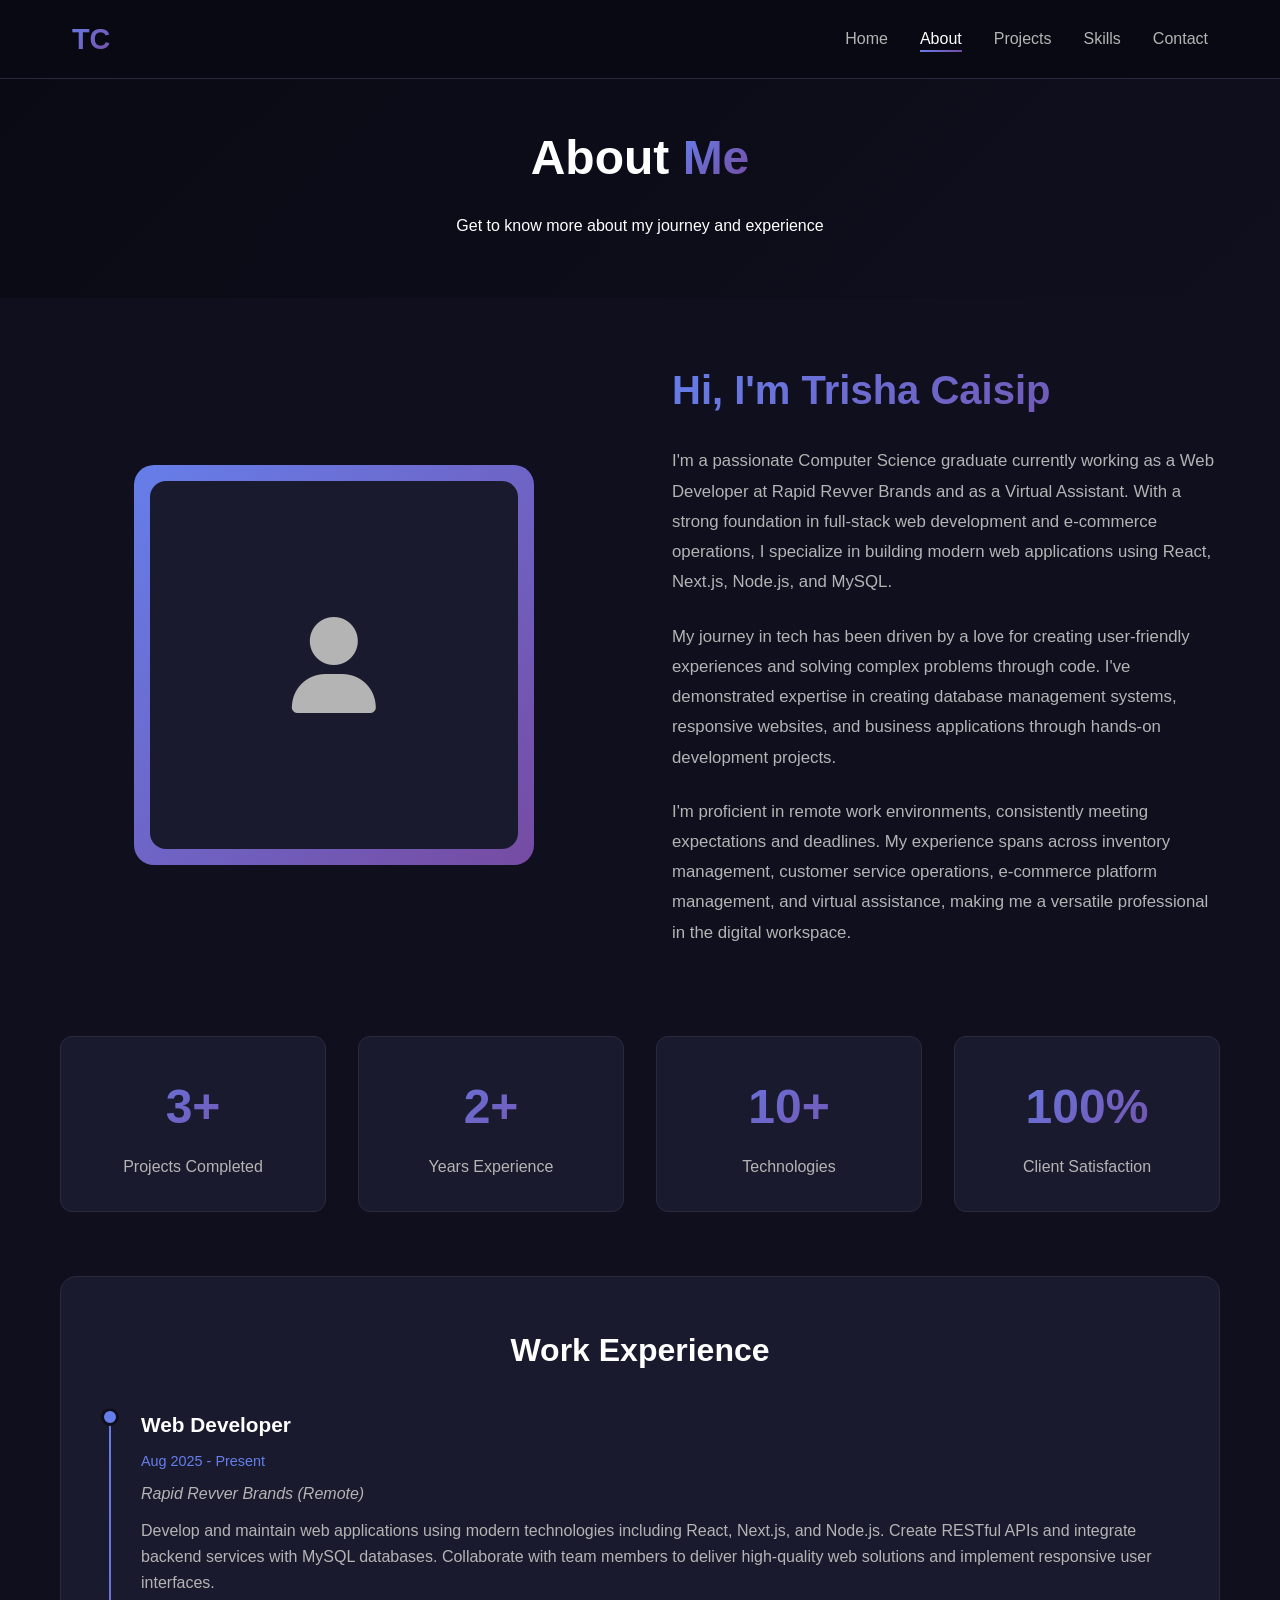
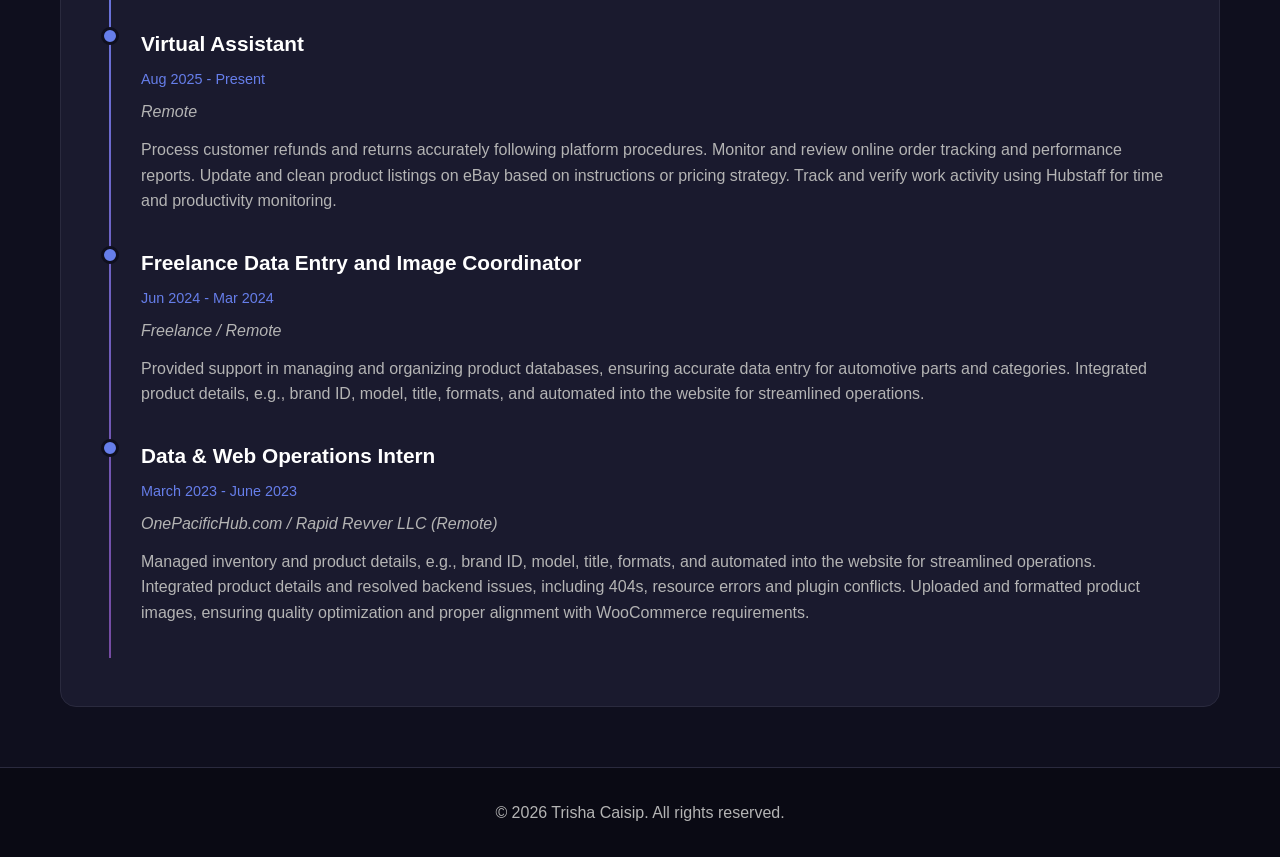
==== about.html @ 25907a13 "Initial commit: Professional portfolio website" ====
<!DOCTYPE html>
<html lang="en">
<head>
    <meta charset="UTF-8">
    <meta name="viewport" content="width=device-width, initial-scale=1.0">
    <title>About - Trisha Caisip</title>
    <link rel="stylesheet" href="css/style.css">
    <link rel="stylesheet" href="https://cdnjs.cloudflare.com/ajax/libs/font-awesome/6.4.0/css/all.min.css">
    <style>
        .about-hero {
            padding: 120px 20px 60px;
            text-align: center;
            background: linear-gradient(135deg, var(--darker-bg) 0%, var(--dark-bg) 100%);
        }

        .about-hero h1 {
            font-size: 3rem;
            margin-bottom: 1rem;
        }

        .about-section {
            padding: 60px 20px;
        }

        .about-content {
            display: grid;
            grid-template-columns: 1fr 1fr;
            gap: 4rem;
            align-items: center;
            margin-bottom: 4rem;
        }

        .about-image {
            position: relative;
        }

        .about-image-wrapper {
            width: 100%;
            max-width: 400px;
            aspect-ratio: 1;
            background: linear-gradient(135deg, var(--primary-color), var(--secondary-color));
            border-radius: 20px;
            padding: 1rem;
            margin: 0 auto;
        }

        .about-image-inner {
            width: 100%;
            height: 100%;
            background: var(--card-bg);
            border-radius: 16px;
            display: flex;
            align-items: center;
            justify-content: center;
            font-size: 6rem;
            color: var(--text-secondary);
        }

        .about-text h2 {
            font-size: 2.5rem;
            margin-bottom: 1.5rem;
            background: linear-gradient(135deg, var(--primary-color), var(--secondary-color));
            -webkit-background-clip: text;
            -webkit-text-fill-color: transparent;
            background-clip: text;
        }

        .about-text p {
            color: var(--text-secondary);
            line-height: 1.8;
            margin-bottom: 1.5rem;
            font-size: 1.05rem;
        }

        .stats-grid {
            display: grid;
            grid-template-columns: repeat(auto-fit, minmax(200px, 1fr));
            gap: 2rem;
            margin-top: 3rem;
        }

        .stat-card {
            background: var(--card-bg);
            padding: 2rem;
            border-radius: 12px;
            text-align: center;
            border: 1px solid var(--border-color);
            transition: all 0.3s;
        }

        .stat-card:hover {
            border-color: var(--primary-color);
            transform: translateY(-5px);
        }

        .stat-number {
            font-size: 3rem;
            font-weight: 700;
            background: linear-gradient(135deg, var(--primary-color), var(--secondary-color));
            -webkit-background-clip: text;
            -webkit-text-fill-color: transparent;
            background-clip: text;
            margin-bottom: 0.5rem;
        }

        .stat-label {
            color: var(--text-secondary);
            font-size: 1rem;
        }

        .experience-section {
            background: var(--card-bg);
            padding: 3rem;
            border-radius: 16px;
            border: 1px solid var(--border-color);
            margin-top: 4rem;
        }

        .experience-section h2 {
            font-size: 2rem;
            margin-bottom: 2rem;
            text-align: center;
        }

        .timeline {
            position: relative;
            padding-left: 2rem;
        }

        .timeline::before {
            content: '';
            position: absolute;
            left: 0;
            top: 0;
            bottom: 0;
            width: 2px;
            background: linear-gradient(180deg, var(--primary-color), var(--secondary-color));
        }

        .timeline-item {
            position: relative;
            padding-bottom: 2rem;
        }

        .timeline-item::before {
            content: '';
            position: absolute;
            left: -2.5rem;
            top: 0;
            width: 12px;
            height: 12px;
            border-radius: 50%;
            background: var(--primary-color);
            border: 3px solid var(--dark-bg);
        }

        .timeline-item h3 {
            font-size: 1.3rem;
            margin-bottom: 0.5rem;
            color: var(--text-primary);
        }

        .timeline-date {
            color: var(--primary-color);
            font-size: 0.9rem;
            margin-bottom: 0.5rem;
        }

        .timeline-company {
            color: var(--text-secondary);
            font-style: italic;
            margin-bottom: 0.75rem;
        }

        .timeline-description {
            color: var(--text-secondary);
            line-height: 1.6;
        }

        @media (max-width: 768px) {
            .about-hero h1 {
                font-size: 2rem;
            }

            .about-content {
                grid-template-columns: 1fr;
                gap: 2rem;
            }

            .stats-grid {
                grid-template-columns: 1fr 1fr;
            }

            .experience-section {
                padding: 2rem 1.5rem;
            }
        }
    </style>
</head>
<body>
    <nav class="navbar">
        <div class="nav-container">
            <a href="index.html" class="logo">TC</a>
            <ul class="nav-menu">
                <li><a href="index.html" class="nav-link">Home</a></li>
                <li><a href="about.html" class="nav-link active">About</a></li>
                <li><a href="projects.html" class="nav-link">Projects</a></li>
                <li><a href="skills.html" class="nav-link">Skills</a></li>
                <li><a href="contact.html" class="nav-link">Contact</a></li>
            </ul>
            <div class="hamburger">
                <span class="bar"></span>
                <span class="bar"></span>
                <span class="bar"></span>
            </div>
        </div>
    </nav>

    <section class="about-hero">
        <h1>About <span class="highlight">Me</span></h1>
        <p>Get to know more about my journey and experience</p>
    </section>

    <section class="about-section">
        <div class="container">
            <div class="about-content">
                <div class="about-image">
                    <div class="about-image-wrapper">
                        <div class="about-image-inner">
                            <i class="fas fa-user"></i>
                        </div>
                    </div>
                </div>
                <div class="about-text">
                    <h2>Hi, I'm Trisha Caisip</h2>
                    <p>
                        I'm a passionate Computer Science graduate currently working as a Web Developer at Rapid Revver Brands 
                        and as a Virtual Assistant. With a strong foundation in full-stack web development and e-commerce operations, 
                        I specialize in building modern web applications using React, Next.js, Node.js, and MySQL.
                    </p>
                    <p>
                        My journey in tech has been driven by a love for creating user-friendly experiences and solving complex 
                        problems through code. I've demonstrated expertise in creating database management systems, responsive 
                        websites, and business applications through hands-on development projects.
                    </p>
                    <p>
                        I'm proficient in remote work environments, consistently meeting expectations and deadlines. My experience 
                        spans across inventory management, customer service operations, e-commerce platform management, and 
                        virtual assistance, making me a versatile professional in the digital workspace.
                    </p>
                </div>
            </div>

            <div class="stats-grid">
                <div class="stat-card">
                    <div class="stat-number">3+</div>
                    <div class="stat-label">Projects Completed</div>
                </div>
                <div class="stat-card">
                    <div class="stat-number">2+</div>
                    <div class="stat-label">Years Experience</div>
                </div>
                <div class="stat-card">
                    <div class="stat-number">10+</div>
                    <div class="stat-label">Technologies</div>
                </div>
                <div class="stat-card">
                    <div class="stat-number">100%</div>
                    <div class="stat-label">Client Satisfaction</div>
                </div>
            </div>

            <div class="experience-section">
                <h2>Work Experience</h2>
                <div class="timeline">
                    <div class="timeline-item">
                        <h3>Web Developer</h3>
                        <div class="timeline-date">Aug 2025 - Present</div>
                        <div class="timeline-company">Rapid Revver Brands (Remote)</div>
                        <p class="timeline-description">
                            Develop and maintain web applications using modern technologies including React, Next.js, and Node.js. 
                            Create RESTful APIs and integrate backend services with MySQL databases. Collaborate with team members 
                            to deliver high-quality web solutions and implement responsive user interfaces.
                        </p>
                    </div>

                    <div class="timeline-item">
                        <h3>Virtual Assistant</h3>
                        <div class="timeline-date">Aug 2025 - Present</div>
                        <div class="timeline-company">Remote</div>
                        <p class="timeline-description">
                            Process customer refunds and returns accurately following platform procedures. Monitor and review 
                            online order tracking and performance reports. Update and clean product listings on eBay based on 
                            instructions or pricing strategy. Track and verify work activity using Hubstaff for time and 
                            productivity monitoring.
                        </p>
                    </div>

                    <div class="timeline-item">
                        <h3>Freelance Data Entry and Image Coordinator</h3>
                        <div class="timeline-date">Jun 2024 - Mar 2024</div>
                        <div class="timeline-company">Freelance / Remote</div>
                        <p class="timeline-description">
                            Provided support in managing and organizing product databases, ensuring accurate data entry for 
                            automotive parts and categories. Integrated product details, e.g., brand ID, model, title, formats, 
                            and automated into the website for streamlined operations.
                        </p>
                    </div>

                    <div class="timeline-item">
                        <h3>Data & Web Operations Intern</h3>
                        <div class="timeline-date">March 2023 - June 2023</div>
                        <div class="timeline-company">OnePacificHub.com / Rapid Revver LLC (Remote)</div>
                        <p class="timeline-description">
                            Managed inventory and product details, e.g., brand ID, model, title, formats, and automated into 
                            the website for streamlined operations. Integrated product details and resolved backend issues, 
                            including 404s, resource errors and plugin conflicts. Uploaded and formatted product images, 
                            ensuring quality optimization and proper alignment with WooCommerce requirements.
                        </p>
                    </div>
                </div>
            </div>
        </div>
    </section>

    <footer class="footer">
        <div class="container">
            <p>&copy; 2026 Trisha Caisip. All rights reserved.</p>
        </div>
    </footer>

    <script src="js/main.js"></script>
</body>
</html>
---- css/style.css ----
* {
    margin: 0;
    padding: 0;
    box-sizing: border-box;
}

:root {
    --primary-color: #667eea;
    --secondary-color: #764ba2;
    --accent-color: #f093fb;
    --dark-bg: #0f0f1e;
    --darker-bg: #0a0a14;
    --card-bg: #1a1a2e;
    --text-primary: #ffffff;
    --text-secondary: #b4b4b4;
    --border-color: #2a2a3e;
}

body {
    font-family: 'Inter', 'Segoe UI', Tahoma, Geneva, Verdana, sans-serif;
    background-color: var(--dark-bg);
    color: var(--text-primary);
    line-height: 1.6;
    overflow-x: hidden;
}

.container {
    max-width: 1200px;
    margin: 0 auto;
    padding: 0 20px;
}

/* Navbar */
.navbar {
    position: fixed;
    top: 0;
    width: 100%;
    background: rgba(10, 10, 20, 0.95);
    backdrop-filter: blur(10px);
    z-index: 1000;
    border-bottom: 1px solid var(--border-color);
}

.nav-container {
    max-width: 1200px;
    margin: 0 auto;
    padding: 1rem 2rem;
    display: flex;
    justify-content: space-between;
    align-items: center;
}

.logo {
    font-size: 1.8rem;
    font-weight: 700;
    background: linear-gradient(135deg, var(--primary-color), var(--secondary-color));
    -webkit-background-clip: text;
    -webkit-text-fill-color: transparent;
    background-clip: text;
    text-decoration: none;
}

.nav-menu {
    display: flex;
    list-style: none;
    gap: 2rem;
}

.nav-link {
    color: var(--text-secondary);
    text-decoration: none;
    font-weight: 500;
    transition: color 0.3s;
    position: relative;
}

.nav-link::after {
    content: '';
    position: absolute;
    bottom: -5px;
    left: 0;
    width: 0;
    height: 2px;
    background: linear-gradient(90deg, var(--primary-color), var(--secondary-color));
    transition: width 0.3s;
}

.nav-link:hover,
.nav-link.active {
    color: var(--text-primary);
}

.nav-link:hover::after,
.nav-link.active::after {
    width: 100%;
}

.hamburger {
    display: none;
    flex-direction: column;
    cursor: pointer;
}

.bar {
    width: 25px;
    height: 3px;
    background-color: var(--text-primary);
    margin: 3px 0;
    transition: 0.3s;
}

/* Hero Section */
.hero {
    min-height: 100vh;
    display: flex;
    align-items: center;
    justify-content: center;
    padding: 100px 20px 50px;
    position: relative;
    background: linear-gradient(135deg, var(--darker-bg) 0%, var(--dark-bg) 100%);
}

.hero::before {
    content: '';
    position: absolute;
    top: 0;
    left: 0;
    right: 0;
    bottom: 0;
    background: radial-gradient(circle at 20% 50%, rgba(102, 126, 234, 0.1) 0%, transparent 50%),
                radial-gradient(circle at 80% 80%, rgba(118, 75, 162, 0.1) 0%, transparent 50%);
    pointer-events: none;
}

.hero-content {
    max-width: 1200px;
    margin: 0 auto;
    display: grid;
    grid-template-columns: 1fr 1fr;
    gap: 4rem;
    align-items: center;
    position: relative;
    z-index: 1;
}

.hero-title {
    font-size: 3.5rem;
    font-weight: 700;
    margin-bottom: 1rem;
    line-height: 1.2;
}

.highlight {
    background: linear-gradient(135deg, var(--primary-color), var(--secondary-color));
    -webkit-background-clip: text;
    -webkit-text-fill-color: transparent;
    background-clip: text;
}

.hero-subtitle {
    font-size: 1.5rem;
    color: var(--text-secondary);
    margin-bottom: 1.5rem;
    font-weight: 400;
}

.hero-description {
    font-size: 1.1rem;
    color: var(--text-secondary);
    margin-bottom: 2rem;
    line-height: 1.8;
}

.hero-buttons {
    display: flex;
    gap: 1rem;
    margin-bottom: 2rem;
}

.btn {
    padding: 0.875rem 2rem;
    border-radius: 8px;
    text-decoration: none;
    font-weight: 600;
    transition: all 0.3s;
    display: inline-block;
    border: 2px solid transparent;
}

.btn-primary {
    background: linear-gradient(135deg, var(--primary-color), var(--secondary-color));
    color: white;
}

.btn-primary:hover {
    transform: translateY(-2px);
    box-shadow: 0 10px 30px rgba(102, 126, 234, 0.4);
}

.btn-secondary {
    background: transparent;
    color: var(--text-primary);
    border: 2px solid var(--primary-color);
}

.btn-secondary:hover {
    background: var(--primary-color);
    transform: translateY(-2px);
}

.btn-outline {
    background: transparent;
    color: var(--text-primary);
    border: 2px solid var(--primary-color);
    padding: 0.75rem 2rem;
}

.btn-outline:hover {
    background: var(--primary-color);
    transform: translateY(-2px);
}

.social-links {
    display: flex;
    gap: 1rem;
}

.social-link {
    width: 45px;
    height: 45px;
    border-radius: 50%;
    background: var(--card-bg);
    display: flex;
    align-items: center;
    justify-content: center;
    color: var(--text-primary);
    font-size: 1.2rem;
    transition: all 0.3s;
    border: 1px solid var(--border-color);
}

.social-link:hover {
    background: linear-gradient(135deg, var(--primary-color), var(--secondary-color));
    transform: translateY(-3px);
    box-shadow: 0 5px 20px rgba(102, 126, 234, 0.4);
}

/* Hero Image */
.hero-image {
    position: relative;
    height: 500px;
}

.image-wrapper {
    position: relative;
    width: 100%;
    height: 100%;
}

.floating-card {
    position: absolute;
    background: var(--card-bg);
    padding: 1.5rem;
    border-radius: 12px;
    border: 1px solid var(--border-color);
    display: flex;
    align-items: center;
    gap: 0.75rem;
    box-shadow: 0 10px 30px rgba(0, 0, 0, 0.3);
    animation: float 3s ease-in-out infinite;
}

.floating-card i {
    font-size: 2rem;
    background: linear-gradient(135deg, var(--primary-color), var(--secondary-color));
    -webkit-background-clip: text;
    -webkit-text-fill-color: transparent;
    background-clip: text;
}

.floating-card span {
    font-weight: 600;
    font-size: 1.1rem;
}

.card-1 {
    top: 10%;
    left: 10%;
    animation-delay: 0s;
}

.card-2 {
    top: 50%;
    right: 10%;
    animation-delay: 1s;
}

.card-3 {
    bottom: 10%;
    left: 20%;
    animation-delay: 2s;
}

@keyframes float {
    0%, 100% {
        transform: translateY(0);
    }
    50% {
        transform: translateY(-20px);
    }
}

.scroll-indicator {
    position: absolute;
    bottom: 30px;
    left: 50%;
    transform: translateX(-50%);
    display: flex;
    flex-direction: column;
    align-items: center;
    gap: 0.5rem;
    color: var(--text-secondary);
    animation: bounce 2s infinite;
}

@keyframes bounce {
    0%, 100% {
        transform: translateX(-50%) translateY(0);
    }
    50% {
        transform: translateX(-50%) translateY(-10px);
    }
}

/* Featured Projects Section */
.featured-projects {
    padding: 100px 20px;
    background: var(--dark-bg);
}

.section-title {
    font-size: 2.5rem;
    text-align: center;
    margin-bottom: 1rem;
    background: linear-gradient(135deg, var(--primary-color), var(--secondary-color));
    -webkit-background-clip: text;
    -webkit-text-fill-color: transparent;
    background-clip: text;
}

.section-subtitle {
    text-align: center;
    color: var(--text-secondary);
    font-size: 1.1rem;
    margin-bottom: 3rem;
}

.projects-grid {
    display: grid;
    grid-template-columns: repeat(auto-fit, minmax(320px, 1fr));
    gap: 2rem;
    margin-bottom: 3rem;
}

.project-card {
    background: var(--card-bg);
    border-radius: 12px;
    overflow: hidden;
    border: 1px solid var(--border-color);
    transition: all 0.3s;
}

.project-card:hover {
    transform: translateY(-10px);
    box-shadow: 0 20px 40px rgba(0, 0, 0, 0.4);
    border-color: var(--primary-color);
}

.project-image {
    height: 200px;
    background: linear-gradient(135deg, var(--primary-color), var(--secondary-color));
    position: relative;
    overflow: hidden;
}

.project-overlay {
    position: absolute;
    top: 0;
    left: 0;
    right: 0;
    bottom: 0;
    background: rgba(0, 0, 0, 0.7);
    display: flex;
    align-items: center;
    justify-content: center;
    opacity: 0;
    transition: opacity 0.3s;
}

.project-card:hover .project-overlay {
    opacity: 1;
}

.project-link {
    padding: 0.75rem 1.5rem;
    background: white;
    color: var(--dark-bg);
    text-decoration: none;
    border-radius: 6px;
    font-weight: 600;
    transition: all 0.3s;
}

.project-link:hover {
    transform: scale(1.05);
}

.project-info {
    padding: 1.5rem;
}

.project-info h3 {
    font-size: 1.5rem;
    margin-bottom: 0.75rem;
    color: var(--text-primary);
}

.project-info p {
    color: var(--text-secondary);
    margin-bottom: 1rem;
    line-height: 1.6;
}

.project-tags {
    display: flex;
    gap: 0.5rem;
    flex-wrap: wrap;
}

.tag {
    padding: 0.375rem 0.875rem;
    background: rgba(102, 126, 234, 0.1);
    border: 1px solid var(--primary-color);
    border-radius: 20px;
    font-size: 0.85rem;
    color: var(--primary-color);
}

.view-all {
    text-align: center;
    margin-top: 3rem;
}

/* Footer */
.footer {
    background: var(--darker-bg);
    padding: 2rem;
    text-align: center;
    border-top: 1px solid var(--border-color);
}

.footer p {
    color: var(--text-secondary);
}

/* Responsive */
@media (max-width: 768px) {
    .hamburger {
        display: flex;
    }

    .nav-menu {
        position: fixed;
        left: -100%;
        top: 70px;
        flex-direction: column;
        background-color: var(--darker-bg);
        width: 100%;
        text-align: center;
        transition: 0.3s;
        padding: 2rem 0;
        border-top: 1px solid var(--border-color);
    }

    .nav-menu.active {
        left: 0;
    }

    .hero-content {
        grid-template-columns: 1fr;
        gap: 2rem;
    }

    .hero-title {
        font-size: 2.5rem;
    }

    .hero-subtitle {
        font-size: 1.2rem;
    }

    .hero-image {
        height: 300px;
    }

    .hero-buttons {
        flex-direction: column;
    }

    .projects-grid {
        grid-template-columns: 1fr;
    }
}
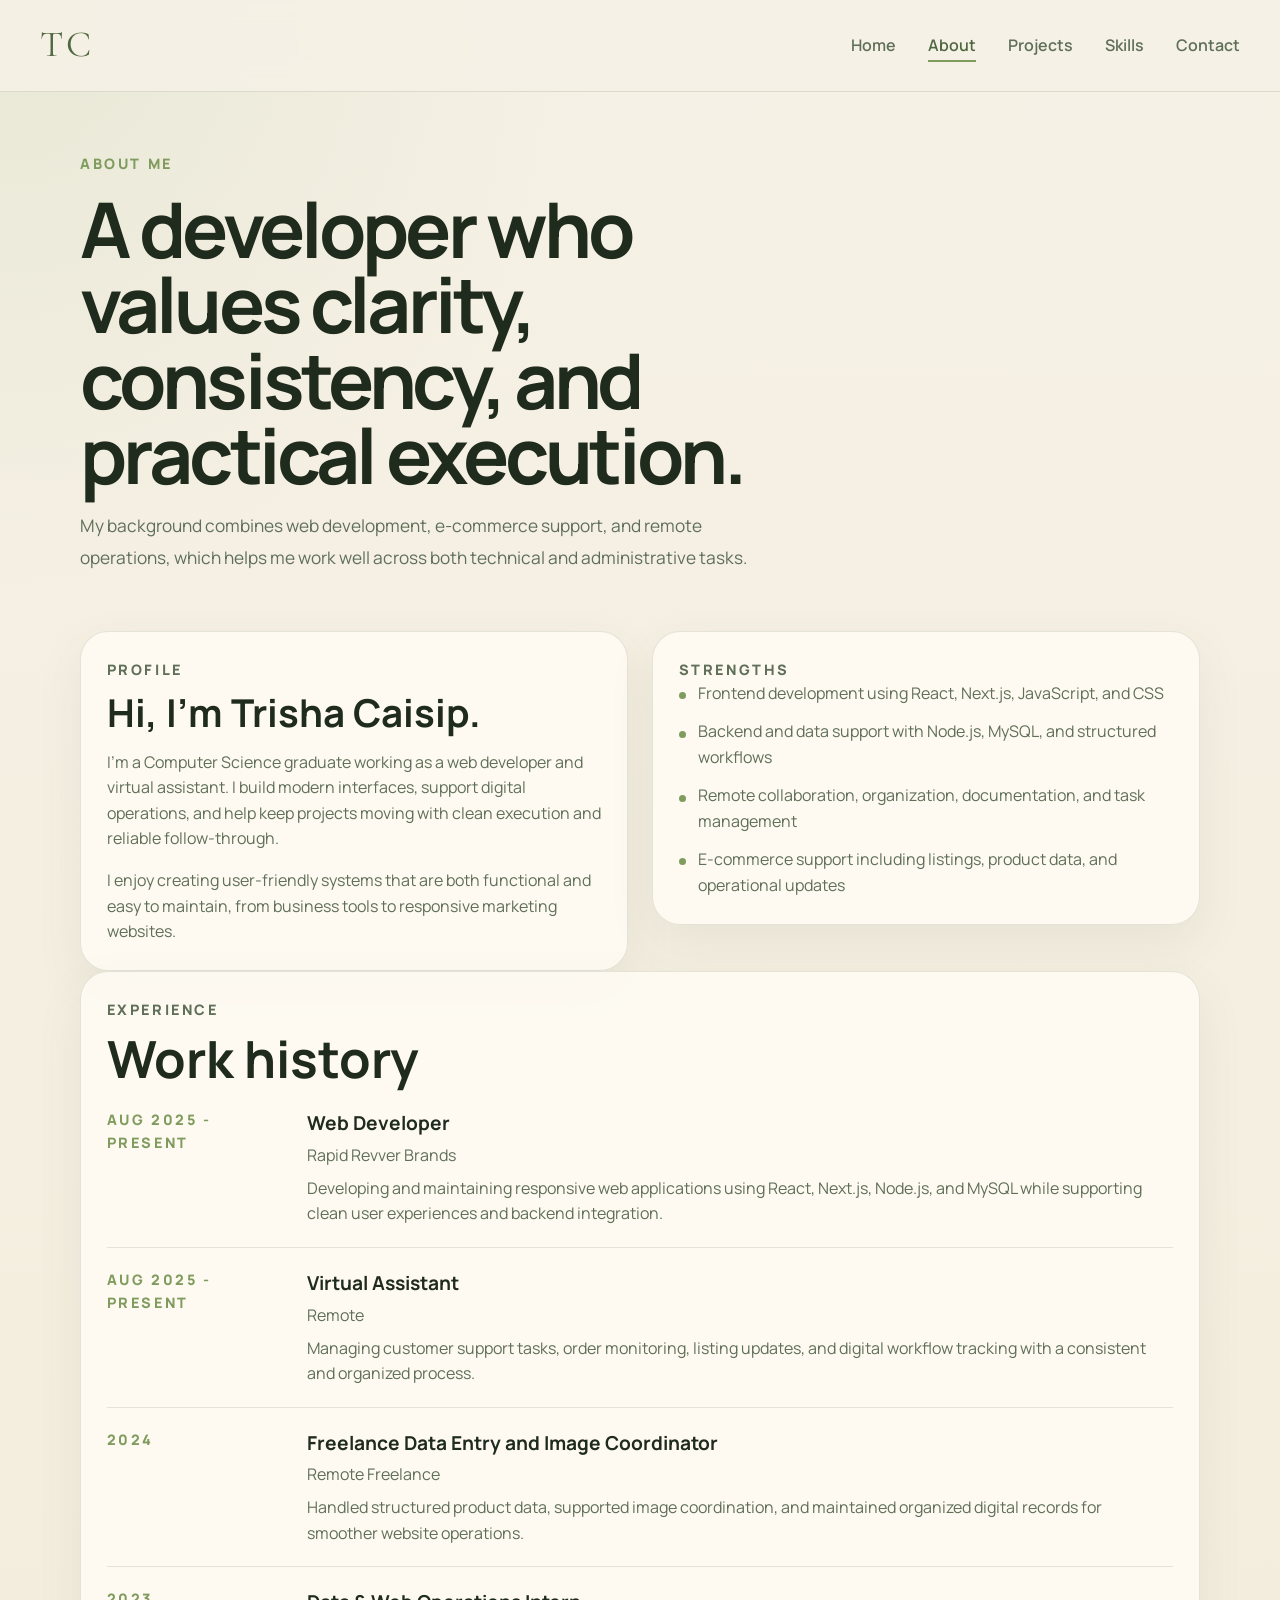
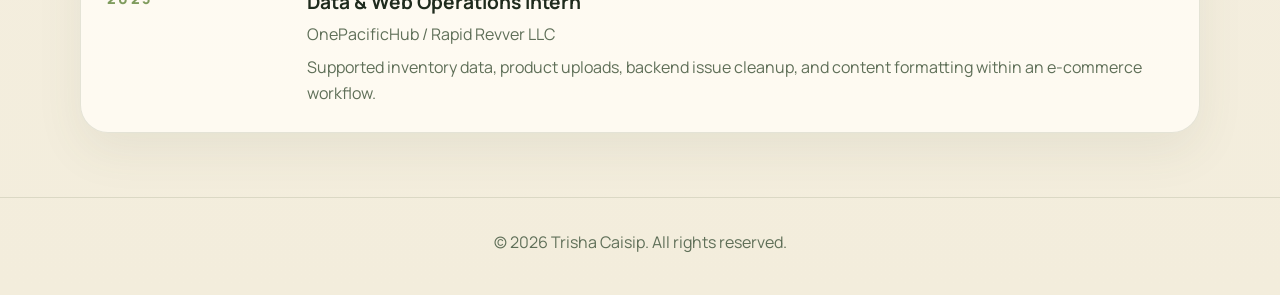
==== commit 6a74ac2a: "Unify matcha site theme and add coded hero illustration" ====
--- a/about.html
+++ b/about.html
@@ -4,200 +4,13 @@
     <meta charset="UTF-8">
     <meta name="viewport" content="width=device-width, initial-scale=1.0">
     <title>About - Trisha Caisip</title>
+    <link rel="preconnect" href="https://fonts.googleapis.com">
+    <link rel="preconnect" href="https://fonts.gstatic.com" crossorigin>
+    <link href="https://fonts.googleapis.com/css2?family=Cormorant+Garamond:wght@500;600;700&family=Manrope:wght@400;500;600;700;800&display=swap" rel="stylesheet">
     <link rel="stylesheet" href="css/style.css">
     <link rel="stylesheet" href="https://cdnjs.cloudflare.com/ajax/libs/font-awesome/6.4.0/css/all.min.css">
-    <style>
-        .about-hero {
-            padding: 120px 20px 60px;
-            text-align: center;
-            background: linear-gradient(135deg, var(--darker-bg) 0%, var(--dark-bg) 100%);
-        }
-
-        .about-hero h1 {
-            font-size: 3rem;
-            margin-bottom: 1rem;
-        }
-
-        .about-section {
-            padding: 60px 20px;
-        }
-
-        .about-content {
-            display: grid;
-            grid-template-columns: 1fr 1fr;
-            gap: 4rem;
-            align-items: center;
-            margin-bottom: 4rem;
-        }
-
-        .about-image {
-            position: relative;
-        }
-
-        .about-image-wrapper {
-            width: 100%;
-            max-width: 400px;
-            aspect-ratio: 1;
-            background: linear-gradient(135deg, var(--primary-color), var(--secondary-color));
-            border-radius: 20px;
-            padding: 1rem;
-            margin: 0 auto;
-        }
-
-        .about-image-inner {
-            width: 100%;
-            height: 100%;
-            background: var(--card-bg);
-            border-radius: 16px;
-            display: flex;
-            align-items: center;
-            justify-content: center;
-            font-size: 6rem;
-            color: var(--text-secondary);
-        }
-
-        .about-text h2 {
-            font-size: 2.5rem;
-            margin-bottom: 1.5rem;
-            background: linear-gradient(135deg, var(--primary-color), var(--secondary-color));
-            -webkit-background-clip: text;
-            -webkit-text-fill-color: transparent;
-            background-clip: text;
-        }
-
-        .about-text p {
-            color: var(--text-secondary);
-            line-height: 1.8;
-            margin-bottom: 1.5rem;
-            font-size: 1.05rem;
-        }
-
-        .stats-grid {
-            display: grid;
-            grid-template-columns: repeat(auto-fit, minmax(200px, 1fr));
-            gap: 2rem;
-            margin-top: 3rem;
-        }
-
-        .stat-card {
-            background: var(--card-bg);
-            padding: 2rem;
-            border-radius: 12px;
-            text-align: center;
-            border: 1px solid var(--border-color);
-            transition: all 0.3s;
-        }
-
-        .stat-card:hover {
-            border-color: var(--primary-color);
-            transform: translateY(-5px);
-        }
-
-        .stat-number {
-            font-size: 3rem;
-            font-weight: 700;
-            background: linear-gradient(135deg, var(--primary-color), var(--secondary-color));
-            -webkit-background-clip: text;
-            -webkit-text-fill-color: transparent;
-            background-clip: text;
-            margin-bottom: 0.5rem;
-        }
-
-        .stat-label {
-            color: var(--text-secondary);
-            font-size: 1rem;
-        }
-
-        .experience-section {
-            background: var(--card-bg);
-            padding: 3rem;
-            border-radius: 16px;
-            border: 1px solid var(--border-color);
-            margin-top: 4rem;
-        }
-
-        .experience-section h2 {
-            font-size: 2rem;
-            margin-bottom: 2rem;
-            text-align: center;
-        }
-
-        .timeline {
-            position: relative;
-            padding-left: 2rem;
-        }
-
-        .timeline::before {
-            content: '';
-            position: absolute;
-            left: 0;
-            top: 0;
-            bottom: 0;
-            width: 2px;
-            background: linear-gradient(180deg, var(--primary-color), var(--secondary-color));
-        }
-
-        .timeline-item {
-            position: relative;
-            padding-bottom: 2rem;
-        }
-
-        .timeline-item::before {
-            content: '';
-            position: absolute;
-            left: -2.5rem;
-            top: 0;
-            width: 12px;
-            height: 12px;
-            border-radius: 50%;
-            background: var(--primary-color);
-            border: 3px solid var(--dark-bg);
-        }
-
-        .timeline-item h3 {
-            font-size: 1.3rem;
-            margin-bottom: 0.5rem;
-            color: var(--text-primary);
-        }
-
-        .timeline-date {
-            color: var(--primary-color);
-            font-size: 0.9rem;
-            margin-bottom: 0.5rem;
-        }
-
-        .timeline-company {
-            color: var(--text-secondary);
-            font-style: italic;
-            margin-bottom: 0.75rem;
-        }
-
-        .timeline-description {
-            color: var(--text-secondary);
-            line-height: 1.6;
-        }
-
-        @media (max-width: 768px) {
-            .about-hero h1 {
-                font-size: 2rem;
-            }
-
-            .about-content {
-                grid-template-columns: 1fr;
-                gap: 2rem;
-            }
-
-            .stats-grid {
-                grid-template-columns: 1fr 1fr;
-            }
-
-            .experience-section {
-                padding: 2rem 1.5rem;
-            }
-        }
-    </style>
 </head>
-<body>
+<body class="portfolio-theme">
     <nav class="navbar">
         <div class="nav-container">
             <a href="index.html" class="logo">TC</a>
@@ -216,112 +29,89 @@
         </div>
     </nav>
 
-    <section class="about-hero">
-        <h1>About <span class="highlight">Me</span></h1>
-        <p>Get to know more about my journey and experience</p>
-    </section>
+    <main class="site-shell">
+        <section class="page-hero inner-hero">
+            <div class="page-hero-inner">
+                <p class="page-eyebrow">About Me</p>
+                <h1 class="page-title">A developer who values clarity, consistency, and practical execution.</h1>
+                <p class="page-intro">My background combines web development, e-commerce support, and remote operations, which helps me work well across both technical and administrative tasks.</p>
+            </div>
+        </section>
 
-    <section class="about-section">
-        <div class="container">
-            <div class="about-content">
-                <div class="about-image">
-                    <div class="about-image-wrapper">
-                        <div class="about-image-inner">
-                            <i class="fas fa-user"></i>
-                        </div>
-                    </div>
+        <section class="content-section">
+            <div class="container">
+                <div class="editorial-grid editorial-grid-wide">
+                    <article class="feature-panel reveal-card">
+                        <p class="section-kicker">Profile</p>
+                        <h2>Hi, I'm Trisha Caisip.</h2>
+                        <p>
+                            I'm a Computer Science graduate working as a web developer and virtual assistant. I build modern interfaces,
+                            support digital operations, and help keep projects moving with clean execution and reliable follow-through.
+                        </p>
+                        <p>
+                            I enjoy creating user-friendly systems that are both functional and easy to maintain, from business tools to
+                            responsive marketing websites.
+                        </p>
+                    </article>
+
+                    <article class="feature-panel reveal-card">
+                        <p class="section-kicker">Strengths</p>
+                        <ul class="clean-list">
+                            <li>Frontend development using React, Next.js, JavaScript, and CSS</li>
+                            <li>Backend and data support with Node.js, MySQL, and structured workflows</li>
+                            <li>Remote collaboration, organization, documentation, and task management</li>
+                            <li>E-commerce support including listings, product data, and operational updates</li>
+                        </ul>
+                    </article>
                 </div>
-                <div class="about-text">
-                    <h2>Hi, I'm Trisha Caisip</h2>
-                    <p>
-                        I'm a passionate Computer Science graduate currently working as a Web Developer at Rapid Revver Brands 
-                        and as a Virtual Assistant. With a strong foundation in full-stack web development and e-commerce operations, 
-                        I specialize in building modern web applications using React, Next.js, Node.js, and MySQL.
-                    </p>
-                    <p>
-                        My journey in tech has been driven by a love for creating user-friendly experiences and solving complex 
-                        problems through code. I've demonstrated expertise in creating database management systems, responsive 
-                        websites, and business applications through hands-on development projects.
-                    </p>
-                    <p>
-                        I'm proficient in remote work environments, consistently meeting expectations and deadlines. My experience 
-                        spans across inventory management, customer service operations, e-commerce platform management, and 
-                        virtual assistance, making me a versatile professional in the digital workspace.
-                    </p>
-                </div>
-            </div>
 
-            <div class="stats-grid">
-                <div class="stat-card">
-                    <div class="stat-number">3+</div>
-                    <div class="stat-label">Projects Completed</div>
-                </div>
-                <div class="stat-card">
-                    <div class="stat-number">2+</div>
-                    <div class="stat-label">Years Experience</div>
-                </div>
-                <div class="stat-card">
-                    <div class="stat-number">10+</div>
-                    <div class="stat-label">Technologies</div>
-                </div>
-                <div class="stat-card">
-                    <div class="stat-number">100%</div>
-                    <div class="stat-label">Client Satisfaction</div>
-                </div>
-            </div>
-
-            <div class="experience-section">
-                <h2>Work Experience</h2>
-                <div class="timeline">
-                    <div class="timeline-item">
-                        <h3>Web Developer</h3>
-                        <div class="timeline-date">Aug 2025 - Present</div>
-                        <div class="timeline-company">Rapid Revver Brands (Remote)</div>
-                        <p class="timeline-description">
-                            Develop and maintain web applications using modern technologies including React, Next.js, and Node.js. 
-                            Create RESTful APIs and integrate backend services with MySQL databases. Collaborate with team members 
-                            to deliver high-quality web solutions and implement responsive user interfaces.
-                        </p>
+                <div class="timeline-panel reveal-card">
+                    <div class="section-heading-block">
+                        <p class="section-kicker">Experience</p>
+                        <h2>Work history</h2>
                     </div>
 
-                    <div class="timeline-item">
-                        <h3>Virtual Assistant</h3>
-                        <div class="timeline-date">Aug 2025 - Present</div>
-                        <div class="timeline-company">Remote</div>
-                        <p class="timeline-description">
-                            Process customer refunds and returns accurately following platform procedures. Monitor and review 
-                            online order tracking and performance reports. Update and clean product listings on eBay based on 
-                            instructions or pricing strategy. Track and verify work activity using Hubstaff for time and 
-                            productivity monitoring.
-                        </p>
-                    </div>
+                    <div class="timeline-clean">
+                        <article class="timeline-clean-item">
+                            <div class="timeline-clean-meta">Aug 2025 - Present</div>
+                            <div>
+                                <h3>Web Developer</h3>
+                                <p class="timeline-role">Rapid Revver Brands</p>
+                                <p>Developing and maintaining responsive web applications using React, Next.js, Node.js, and MySQL while supporting clean user experiences and backend integration.</p>
+                            </div>
+                        </article>
 
-                    <div class="timeline-item">
-                        <h3>Freelance Data Entry and Image Coordinator</h3>
-                        <div class="timeline-date">Jun 2024 - Mar 2024</div>
-                        <div class="timeline-company">Freelance / Remote</div>
-                        <p class="timeline-description">
-                            Provided support in managing and organizing product databases, ensuring accurate data entry for 
-                            automotive parts and categories. Integrated product details, e.g., brand ID, model, title, formats, 
-                            and automated into the website for streamlined operations.
-                        </p>
-                    </div>
+                        <article class="timeline-clean-item">
+                            <div class="timeline-clean-meta">Aug 2025 - Present</div>
+                            <div>
+                                <h3>Virtual Assistant</h3>
+                                <p class="timeline-role">Remote</p>
+                                <p>Managing customer support tasks, order monitoring, listing updates, and digital workflow tracking with a consistent and organized process.</p>
+                            </div>
+                        </article>
 
-                    <div class="timeline-item">
-                        <h3>Data & Web Operations Intern</h3>
-                        <div class="timeline-date">March 2023 - June 2023</div>
-                        <div class="timeline-company">OnePacificHub.com / Rapid Revver LLC (Remote)</div>
-                        <p class="timeline-description">
-                            Managed inventory and product details, e.g., brand ID, model, title, formats, and automated into 
-                            the website for streamlined operations. Integrated product details and resolved backend issues, 
-                            including 404s, resource errors and plugin conflicts. Uploaded and formatted product images, 
-                            ensuring quality optimization and proper alignment with WooCommerce requirements.
-                        </p>
+                        <article class="timeline-clean-item">
+                            <div class="timeline-clean-meta">2024</div>
+                            <div>
+                                <h3>Freelance Data Entry and Image Coordinator</h3>
+                                <p class="timeline-role">Remote Freelance</p>
+                                <p>Handled structured product data, supported image coordination, and maintained organized digital records for smoother website operations.</p>
+                            </div>
+                        </article>
+
+                        <article class="timeline-clean-item">
+                            <div class="timeline-clean-meta">2023</div>
+                            <div>
+                                <h3>Data & Web Operations Intern</h3>
+                                <p class="timeline-role">OnePacificHub / Rapid Revver LLC</p>
+                                <p>Supported inventory data, product uploads, backend issue cleanup, and content formatting within an e-commerce workflow.</p>
+                            </div>
+                        </article>
                     </div>
                 </div>
             </div>
-        </div>
-    </section>
+        </section>
+    </main>
 
     <footer class="footer">
         <div class="container">
--- a/css/style.css
+++ b/css/style.css
@@ -5,59 +5,77 @@
 }
 
 :root {
-    --primary-color: #667eea;
-    --secondary-color: #764ba2;
-    --accent-color: #f093fb;
-    --dark-bg: #0f0f1e;
-    --darker-bg: #0a0a14;
-    --card-bg: #1a1a2e;
-    --text-primary: #ffffff;
-    --text-secondary: #b4b4b4;
-    --border-color: #2a2a3e;
+    --bg-main: #f6f1e6;
+    --bg-soft: #fbf7ef;
+    --bg-panel: rgba(255, 252, 245, 0.86);
+    --bg-panel-strong: #fffaf1;
+    --text-main: #1f2b1d;
+    --text-soft: #5f6f58;
+    --line: rgba(70, 89, 55, 0.14);
+    --line-strong: rgba(70, 89, 55, 0.22);
+    --accent: #7f9b5d;
+    --accent-deep: #4f6840;
+    --shadow: 0 18px 48px rgba(76, 93, 60, 0.08);
+}
+
+html {
+    scroll-behavior: smooth;
 }
 
 body {
-    font-family: 'Inter', 'Segoe UI', Tahoma, Geneva, Verdana, sans-serif;
-    background-color: var(--dark-bg);
-    color: var(--text-primary);
+    font-family: 'Manrope', 'Segoe UI', Tahoma, Geneva, Verdana, sans-serif;
+    color: var(--text-main);
     line-height: 1.6;
     overflow-x: hidden;
 }
 
+body.portfolio-theme {
+    background:
+        radial-gradient(circle at top left, rgba(170, 191, 140, 0.18), transparent 26%),
+        linear-gradient(180deg, var(--bg-main) 0%, #f3eddc 100%);
+}
+
+a {
+    color: inherit;
+}
+
 .container {
-    max-width: 1200px;
+    width: min(1120px, calc(100% - 2rem));
     margin: 0 auto;
-    padding: 0 20px;
-}
-
-/* Navbar */
+}
+
 .navbar {
     position: fixed;
     top: 0;
     width: 100%;
-    background: rgba(10, 10, 20, 0.95);
-    backdrop-filter: blur(10px);
     z-index: 1000;
-    border-bottom: 1px solid var(--border-color);
+    background: rgba(246, 241, 230, 0.9);
+    backdrop-filter: blur(14px);
+    border-bottom: 1px solid var(--line);
+    transition: background 0.25s ease, box-shadow 0.25s ease;
+}
+
+.navbar.scrolled {
+    background: rgba(250, 246, 237, 0.98);
+    box-shadow: 0 12px 34px rgba(69, 85, 52, 0.08);
 }
 
 .nav-container {
-    max-width: 1200px;
+    width: min(1200px, calc(100% - 2rem));
     margin: 0 auto;
-    padding: 1rem 2rem;
+    padding: 1rem 0;
     display: flex;
+    align-items: center;
     justify-content: space-between;
-    align-items: center;
+    gap: 2rem;
 }
 
 .logo {
-    font-size: 1.8rem;
-    font-weight: 700;
-    background: linear-gradient(135deg, var(--primary-color), var(--secondary-color));
-    -webkit-background-clip: text;
-    -webkit-text-fill-color: transparent;
-    background-clip: text;
     text-decoration: none;
+    font-family: 'Cormorant Garamond', serif;
+    font-size: 2.3rem;
+    color: var(--accent-deep);
+    letter-spacing: 0.08em;
 }
 
 .nav-menu {
@@ -67,32 +85,34 @@
 }
 
 .nav-link {
-    color: var(--text-secondary);
+    position: relative;
     text-decoration: none;
-    font-weight: 500;
-    transition: color 0.3s;
-    position: relative;
+    color: var(--text-soft);
+    font-weight: 600;
+    transition: color 0.25s ease;
 }
 
 .nav-link::after {
     content: '';
     position: absolute;
-    bottom: -5px;
     left: 0;
-    width: 0;
+    bottom: -0.4rem;
+    width: 100%;
     height: 2px;
-    background: linear-gradient(90deg, var(--primary-color), var(--secondary-color));
-    transition: width 0.3s;
+    transform: scaleX(0);
+    transform-origin: left;
+    background: var(--accent);
+    transition: transform 0.25s ease;
 }
 
 .nav-link:hover,
 .nav-link.active {
-    color: var(--text-primary);
+    color: var(--accent-deep);
 }
 
 .nav-link:hover::after,
 .nav-link.active::after {
-    width: 100%;
+    transform: scaleX(1);
 }
 
 .hamburger {
@@ -103,367 +123,449 @@
 
 .bar {
     width: 25px;
-    height: 3px;
-    background-color: var(--text-primary);
+    height: 2px;
     margin: 3px 0;
+    background: var(--accent-deep);
     transition: 0.3s;
 }
 
-/* Hero Section */
-.hero {
-    min-height: 100vh;
+.site-shell {
+    padding-top: 5.75rem;
+}
+
+.page-hero {
+    padding: 3rem 0 2rem;
+}
+
+.page-hero-inner {
+    width: min(1120px, calc(100% - 2rem));
+    margin: 0 auto;
+}
+
+.home-hero {
+    padding-top: 4.5rem;
+}
+
+.hero-layout {
+    display: grid;
+    grid-template-columns: minmax(0, 1.1fr) minmax(300px, 0.9fr);
+    gap: 2rem;
+    align-items: center;
+}
+
+.inner-hero {
+    padding-top: 3.75rem;
+}
+
+.page-eyebrow,
+.section-kicker,
+.card-number,
+.timeline-clean-meta,
+.project-type-clean {
+    color: var(--accent);
+    font-size: 0.9rem;
+    font-weight: 800;
+    letter-spacing: 0.18em;
+    text-transform: uppercase;
+}
+
+.mega-title {
     display: flex;
+    flex-direction: column;
+    font-size: clamp(4.25rem, 16vw, 8.8rem);
+    line-height: 0.88;
+    letter-spacing: -0.07em;
+    color: var(--text-main);
+    margin: 1rem 0 1.4rem;
+}
+
+.page-title {
+    max-width: 15ch;
+    font-size: clamp(2.8rem, 8vw, 4.8rem);
+    line-height: 0.98;
+    letter-spacing: -0.05em;
+    margin: 1rem 0 1.1rem;
+}
+
+.page-intro {
+    max-width: 44rem;
+    color: var(--text-soft);
+    font-size: 1.08rem;
+    line-height: 1.9;
+}
+
+.pill-row,
+.tag-row,
+.hero-actions {
+    display: flex;
+    flex-wrap: wrap;
+    gap: 0.85rem;
+}
+
+.pill-row {
+    margin-top: 1.8rem;
+}
+
+.pill,
+.tag {
+    display: inline-flex;
+    align-items: center;
+    padding: 0.7rem 1.1rem;
+    border-radius: 999px;
+    border: 1px solid var(--line-strong);
+    background: rgba(255, 251, 242, 0.88);
+    color: var(--accent-deep);
+    text-decoration: none;
+}
+
+.hero-actions {
+    margin-top: 1.8rem;
+}
+
+.hero-illustration-frame {
+    padding: 1rem;
+    border-radius: 2rem;
+    border: 1px solid var(--line);
+    background: rgba(255, 251, 242, 0.74);
+    box-shadow: var(--shadow);
+}
+
+.hero-illustration {
+    display: block;
+    width: 100%;
+    height: auto;
+    border-radius: 1.5rem;
+}
+
+.btn {
+    display: inline-flex;
     align-items: center;
     justify-content: center;
-    padding: 100px 20px 50px;
+    min-height: 48px;
+    padding: 0.85rem 1.4rem;
+    border-radius: 999px;
+    text-decoration: none;
+    font-weight: 700;
+    transition: transform 0.25s ease, box-shadow 0.25s ease, background 0.25s ease, color 0.25s ease, border-color 0.25s ease;
+}
+
+.btn:hover {
+    transform: translateY(-2px);
+}
+
+.btn-primary {
+    background: var(--accent-deep);
+    color: #fffdf8;
+    box-shadow: 0 14px 28px rgba(79, 104, 64, 0.18);
+}
+
+.btn-primary:hover {
+    background: var(--accent);
+}
+
+.btn-secondary {
+    background: rgba(255, 250, 241, 0.72);
+    border: 1px solid var(--line-strong);
+    color: var(--accent-deep);
+}
+
+.content-section {
+    padding: 1.5rem 0 4rem;
+}
+
+.section-soft {
+    background: rgba(255, 252, 245, 0.36);
+    border-top: 1px solid var(--line);
+    border-bottom: 1px solid var(--line);
+}
+
+.editorial-grid {
+    display: grid;
+    grid-template-columns: repeat(2, minmax(0, 1fr));
+    gap: 1.5rem;
+}
+
+.editorial-grid-wide {
+    align-items: start;
+}
+
+.feature-panel,
+.soft-card,
+.project-panel,
+.timeline-panel,
+.stats-strip {
+    border: 1px solid var(--line);
+    background: var(--bg-panel);
+    box-shadow: var(--shadow);
+}
+
+.feature-panel,
+.soft-card,
+.project-panel,
+.timeline-panel {
+    border-radius: 1.75rem;
+    padding: 1.6rem;
+}
+
+.feature-panel h2,
+.soft-card h3,
+.project-panel h2,
+.timeline-panel h2 {
+    font-size: clamp(1.7rem, 4vw, 2.4rem);
+    line-height: 1.08;
+    margin: 0.7rem 0 1rem;
+}
+
+.feature-panel p,
+.soft-card p,
+.project-panel p,
+.timeline-panel p,
+.contact-list-clean p,
+.clean-list li {
+    color: var(--text-soft);
+}
+
+.feature-panel p + p {
+    margin-top: 1rem;
+}
+
+.clean-list {
+    list-style: none;
+}
+
+.clean-list li {
     position: relative;
-    background: linear-gradient(135deg, var(--darker-bg) 0%, var(--dark-bg) 100%);
-}
-
-.hero::before {
+    padding-left: 1.2rem;
+}
+
+.clean-list li + li {
+    margin-top: 0.8rem;
+}
+
+.clean-list li::before {
     content: '';
     position: absolute;
-    top: 0;
     left: 0;
-    right: 0;
-    bottom: 0;
-    background: radial-gradient(circle at 20% 50%, rgba(102, 126, 234, 0.1) 0%, transparent 50%),
-                radial-gradient(circle at 80% 80%, rgba(118, 75, 162, 0.1) 0%, transparent 50%);
-    pointer-events: none;
-}
-
-.hero-content {
-    max-width: 1200px;
-    margin: 0 auto;
-    display: grid;
-    grid-template-columns: 1fr 1fr;
-    gap: 4rem;
-    align-items: center;
-    position: relative;
-    z-index: 1;
-}
-
-.hero-title {
-    font-size: 3.5rem;
+    top: 0.7rem;
+    width: 7px;
+    height: 7px;
+    border-radius: 50%;
+    background: var(--accent);
+}
+
+.stats-strip {
+    display: grid;
+    grid-template-columns: repeat(3, minmax(0, 1fr));
+    gap: 1rem;
+    margin-top: 1.5rem;
+    padding: 1.5rem;
+    border-radius: 1.75rem;
+}
+
+.stat-item strong {
+    display: block;
+    font-size: 2rem;
+    color: var(--accent-deep);
+    margin-bottom: 0.25rem;
+}
+
+.stat-item span {
+    color: var(--text-soft);
+}
+
+.section-heading-block {
+    margin-bottom: 1.5rem;
+}
+
+.section-heading-block h2 {
+    font-size: clamp(2rem, 5vw, 3.2rem);
+    line-height: 1.02;
+    margin-top: 0.7rem;
+}
+
+.card-grid {
+    display: grid;
+    grid-template-columns: repeat(auto-fit, minmax(250px, 1fr));
+    gap: 1.5rem;
+}
+
+.card-grid-three {
+    grid-template-columns: repeat(3, minmax(0, 1fr));
+}
+
+.soft-card {
+    min-height: 250px;
+}
+
+.stack-layout {
+    display: grid;
+    gap: 1.5rem;
+}
+
+.project-panel-top {
+    display: flex;
+    align-items: flex-start;
+    justify-content: space-between;
+    gap: 1rem;
+    margin-bottom: 1rem;
+}
+
+.project-copy {
+    margin-bottom: 1rem;
+}
+
+.timeline-clean {
+    display: grid;
+    gap: 1.25rem;
+}
+
+.timeline-clean-item {
+    display: grid;
+    grid-template-columns: 180px minmax(0, 1fr);
+    gap: 1.25rem;
+    padding-top: 1.25rem;
+    border-top: 1px solid var(--line);
+}
+
+.timeline-clean-item:first-child {
+    padding-top: 0;
+    border-top: none;
+}
+
+.timeline-clean-item h3 {
+    font-size: 1.2rem;
+    margin-bottom: 0.25rem;
+}
+
+.timeline-role {
+    margin-bottom: 0.45rem;
+}
+
+.contact-layout {
+    display: grid;
+    grid-template-columns: 0.9fr 1.1fr;
+    gap: 1.5rem;
+}
+
+.contact-list-clean {
+    display: grid;
+    gap: 1rem;
+    margin: 1rem 0 1.5rem;
+}
+
+.contact-list-clean h3 {
+    font-size: 0.95rem;
+    letter-spacing: 0.08em;
+    text-transform: uppercase;
+    color: var(--accent-deep);
+    margin-bottom: 0.2rem;
+}
+
+.link-tag:hover {
+    background: var(--accent-deep);
+    color: #fffdf8;
+}
+
+.large-gap {
+    gap: 0.7rem;
+}
+
+.clean-form {
+    margin-top: 1rem;
+}
+
+.form-group {
+    margin-bottom: 1rem;
+}
+
+.form-group label {
+    display: block;
+    margin-bottom: 0.45rem;
+    font-weight: 600;
+    color: var(--accent-deep);
+}
+
+.form-group input,
+.form-group textarea {
+    width: 100%;
+    border: 1px solid var(--line-strong);
+    border-radius: 1rem;
+    background: var(--bg-panel-strong);
+    padding: 0.95rem 1rem;
+    font: inherit;
+    color: var(--text-main);
+}
+
+.form-group textarea {
+    min-height: 160px;
+    resize: vertical;
+}
+
+.form-group input:focus,
+.form-group textarea:focus {
+    outline: none;
+    border-color: var(--accent);
+    box-shadow: 0 0 0 3px rgba(127, 155, 93, 0.12);
+}
+
+.submit-btn {
+    width: 100%;
+    border: none;
+    border-radius: 999px;
+    padding: 0.95rem 1.25rem;
+    background: var(--accent-deep);
+    color: #fffdf8;
+    font: inherit;
     font-weight: 700;
-    margin-bottom: 1rem;
-    line-height: 1.2;
-}
-
-.highlight {
-    background: linear-gradient(135deg, var(--primary-color), var(--secondary-color));
-    -webkit-background-clip: text;
-    -webkit-text-fill-color: transparent;
-    background-clip: text;
-}
-
-.hero-subtitle {
-    font-size: 1.5rem;
-    color: var(--text-secondary);
-    margin-bottom: 1.5rem;
-    font-weight: 400;
-}
-
-.hero-description {
-    font-size: 1.1rem;
-    color: var(--text-secondary);
-    margin-bottom: 2rem;
-    line-height: 1.8;
-}
-
-.hero-buttons {
-    display: flex;
-    gap: 1rem;
-    margin-bottom: 2rem;
-}
-
-.btn {
-    padding: 0.875rem 2rem;
-    border-radius: 8px;
-    text-decoration: none;
-    font-weight: 600;
-    transition: all 0.3s;
-    display: inline-block;
-    border: 2px solid transparent;
-}
-
-.btn-primary {
-    background: linear-gradient(135deg, var(--primary-color), var(--secondary-color));
-    color: white;
-}
-
-.btn-primary:hover {
+    cursor: pointer;
+    transition: transform 0.25s ease, background 0.25s ease;
+}
+
+.submit-btn:hover {
+    background: var(--accent);
     transform: translateY(-2px);
-    box-shadow: 0 10px 30px rgba(102, 126, 234, 0.4);
-}
-
-.btn-secondary {
+}
+
+.reveal-card {
+    transition: opacity 0.6s ease, transform 0.6s ease, box-shadow 0.25s ease;
+}
+
+.reveal-card:hover,
+.soft-card:hover,
+.project-panel:hover,
+.feature-panel:hover {
+    box-shadow: 0 22px 50px rgba(74, 92, 57, 0.11);
+}
+
+.footer {
+    padding: 2rem 0 2.5rem;
+    border-top: 1px solid var(--line);
     background: transparent;
-    color: var(--text-primary);
-    border: 2px solid var(--primary-color);
-}
-
-.btn-secondary:hover {
-    background: var(--primary-color);
-    transform: translateY(-2px);
-}
-
-.btn-outline {
-    background: transparent;
-    color: var(--text-primary);
-    border: 2px solid var(--primary-color);
-    padding: 0.75rem 2rem;
-}
-
-.btn-outline:hover {
-    background: var(--primary-color);
-    transform: translateY(-2px);
-}
-
-.social-links {
-    display: flex;
-    gap: 1rem;
-}
-
-.social-link {
-    width: 45px;
-    height: 45px;
-    border-radius: 50%;
-    background: var(--card-bg);
-    display: flex;
-    align-items: center;
-    justify-content: center;
-    color: var(--text-primary);
-    font-size: 1.2rem;
-    transition: all 0.3s;
-    border: 1px solid var(--border-color);
-}
-
-.social-link:hover {
-    background: linear-gradient(135deg, var(--primary-color), var(--secondary-color));
-    transform: translateY(-3px);
-    box-shadow: 0 5px 20px rgba(102, 126, 234, 0.4);
-}
-
-/* Hero Image */
-.hero-image {
-    position: relative;
-    height: 500px;
-}
-
-.image-wrapper {
-    position: relative;
-    width: 100%;
-    height: 100%;
-}
-
-.floating-card {
-    position: absolute;
-    background: var(--card-bg);
-    padding: 1.5rem;
-    border-radius: 12px;
-    border: 1px solid var(--border-color);
-    display: flex;
-    align-items: center;
-    gap: 0.75rem;
-    box-shadow: 0 10px 30px rgba(0, 0, 0, 0.3);
-    animation: float 3s ease-in-out infinite;
-}
-
-.floating-card i {
-    font-size: 2rem;
-    background: linear-gradient(135deg, var(--primary-color), var(--secondary-color));
-    -webkit-background-clip: text;
-    -webkit-text-fill-color: transparent;
-    background-clip: text;
-}
-
-.floating-card span {
-    font-weight: 600;
-    font-size: 1.1rem;
-}
-
-.card-1 {
-    top: 10%;
-    left: 10%;
-    animation-delay: 0s;
-}
-
-.card-2 {
-    top: 50%;
-    right: 10%;
-    animation-delay: 1s;
-}
-
-.card-3 {
-    bottom: 10%;
-    left: 20%;
-    animation-delay: 2s;
-}
-
-@keyframes float {
-    0%, 100% {
-        transform: translateY(0);
-    }
-    50% {
-        transform: translateY(-20px);
-    }
-}
-
-.scroll-indicator {
-    position: absolute;
-    bottom: 30px;
-    left: 50%;
-    transform: translateX(-50%);
-    display: flex;
-    flex-direction: column;
-    align-items: center;
-    gap: 0.5rem;
-    color: var(--text-secondary);
-    animation: bounce 2s infinite;
-}
-
-@keyframes bounce {
-    0%, 100% {
-        transform: translateX(-50%) translateY(0);
-    }
-    50% {
-        transform: translateX(-50%) translateY(-10px);
-    }
-}
-
-/* Featured Projects Section */
-.featured-projects {
-    padding: 100px 20px;
-    background: var(--dark-bg);
-}
-
-.section-title {
-    font-size: 2.5rem;
     text-align: center;
-    margin-bottom: 1rem;
-    background: linear-gradient(135deg, var(--primary-color), var(--secondary-color));
-    -webkit-background-clip: text;
-    -webkit-text-fill-color: transparent;
-    background-clip: text;
-}
-
-.section-subtitle {
-    text-align: center;
-    color: var(--text-secondary);
-    font-size: 1.1rem;
-    margin-bottom: 3rem;
-}
-
-.projects-grid {
-    display: grid;
-    grid-template-columns: repeat(auto-fit, minmax(320px, 1fr));
-    gap: 2rem;
-    margin-bottom: 3rem;
-}
-
-.project-card {
-    background: var(--card-bg);
-    border-radius: 12px;
-    overflow: hidden;
-    border: 1px solid var(--border-color);
-    transition: all 0.3s;
-}
-
-.project-card:hover {
-    transform: translateY(-10px);
-    box-shadow: 0 20px 40px rgba(0, 0, 0, 0.4);
-    border-color: var(--primary-color);
-}
-
-.project-image {
-    height: 200px;
-    background: linear-gradient(135deg, var(--primary-color), var(--secondary-color));
-    position: relative;
-    overflow: hidden;
-}
-
-.project-overlay {
-    position: absolute;
-    top: 0;
-    left: 0;
-    right: 0;
-    bottom: 0;
-    background: rgba(0, 0, 0, 0.7);
-    display: flex;
-    align-items: center;
-    justify-content: center;
-    opacity: 0;
-    transition: opacity 0.3s;
-}
-
-.project-card:hover .project-overlay {
-    opacity: 1;
-}
-
-.project-link {
-    padding: 0.75rem 1.5rem;
-    background: white;
-    color: var(--dark-bg);
-    text-decoration: none;
-    border-radius: 6px;
-    font-weight: 600;
-    transition: all 0.3s;
-}
-
-.project-link:hover {
-    transform: scale(1.05);
-}
-
-.project-info {
-    padding: 1.5rem;
-}
-
-.project-info h3 {
-    font-size: 1.5rem;
-    margin-bottom: 0.75rem;
-    color: var(--text-primary);
-}
-
-.project-info p {
-    color: var(--text-secondary);
-    margin-bottom: 1rem;
-    line-height: 1.6;
-}
-
-.project-tags {
-    display: flex;
-    gap: 0.5rem;
-    flex-wrap: wrap;
-}
-
-.tag {
-    padding: 0.375rem 0.875rem;
-    background: rgba(102, 126, 234, 0.1);
-    border: 1px solid var(--primary-color);
-    border-radius: 20px;
-    font-size: 0.85rem;
-    color: var(--primary-color);
-}
-
-.view-all {
-    text-align: center;
-    margin-top: 3rem;
-}
-
-/* Footer */
-.footer {
-    background: var(--darker-bg);
-    padding: 2rem;
-    text-align: center;
-    border-top: 1px solid var(--border-color);
 }
 
 .footer p {
-    color: var(--text-secondary);
-}
-
-/* Responsive */
+    color: var(--text-soft);
+}
+
+@media (max-width: 900px) {
+    .editorial-grid,
+    .hero-layout,
+    .card-grid-three,
+    .contact-layout,
+    .timeline-clean-item {
+        grid-template-columns: 1fr;
+    }
+
+    .timeline-clean-item {
+        gap: 0.6rem;
+    }
+
+    .project-panel-top {
+        flex-direction: column;
+    }
+}
+
 @media (max-width: 768px) {
     .hamburger {
         display: flex;
@@ -471,43 +573,46 @@
 
     .nav-menu {
         position: fixed;
+        top: 72px;
         left: -100%;
-        top: 70px;
+        width: 100%;
         flex-direction: column;
-        background-color: var(--darker-bg);
-        width: 100%;
+        gap: 1.25rem;
+        background: rgba(246, 241, 230, 0.98);
+        padding: 1.5rem 1rem 2rem;
+        border-top: 1px solid var(--line);
+        transition: left 0.3s ease;
         text-align: center;
-        transition: 0.3s;
-        padding: 2rem 0;
-        border-top: 1px solid var(--border-color);
     }
 
     .nav-menu.active {
         left: 0;
     }
 
-    .hero-content {
+    .page-hero,
+    .content-section {
+        padding-left: 0;
+        padding-right: 0;
+    }
+
+    .mega-title {
+        font-size: clamp(3.8rem, 22vw, 5.8rem);
+    }
+
+    .page-title {
+        max-width: none;
+    }
+
+    .stats-strip {
         grid-template-columns: 1fr;
-        gap: 2rem;
-    }
-
-    .hero-title {
-        font-size: 2.5rem;
-    }
-
-    .hero-subtitle {
-        font-size: 1.2rem;
-    }
-
-    .hero-image {
-        height: 300px;
-    }
-
-    .hero-buttons {
+    }
+
+    .hero-actions {
         flex-direction: column;
-    }
-
-    .projects-grid {
-        grid-template-columns: 1fr;
-    }
-}
+        align-items: stretch;
+    }
+
+    .btn {
+        width: 100%;
+    }
+}
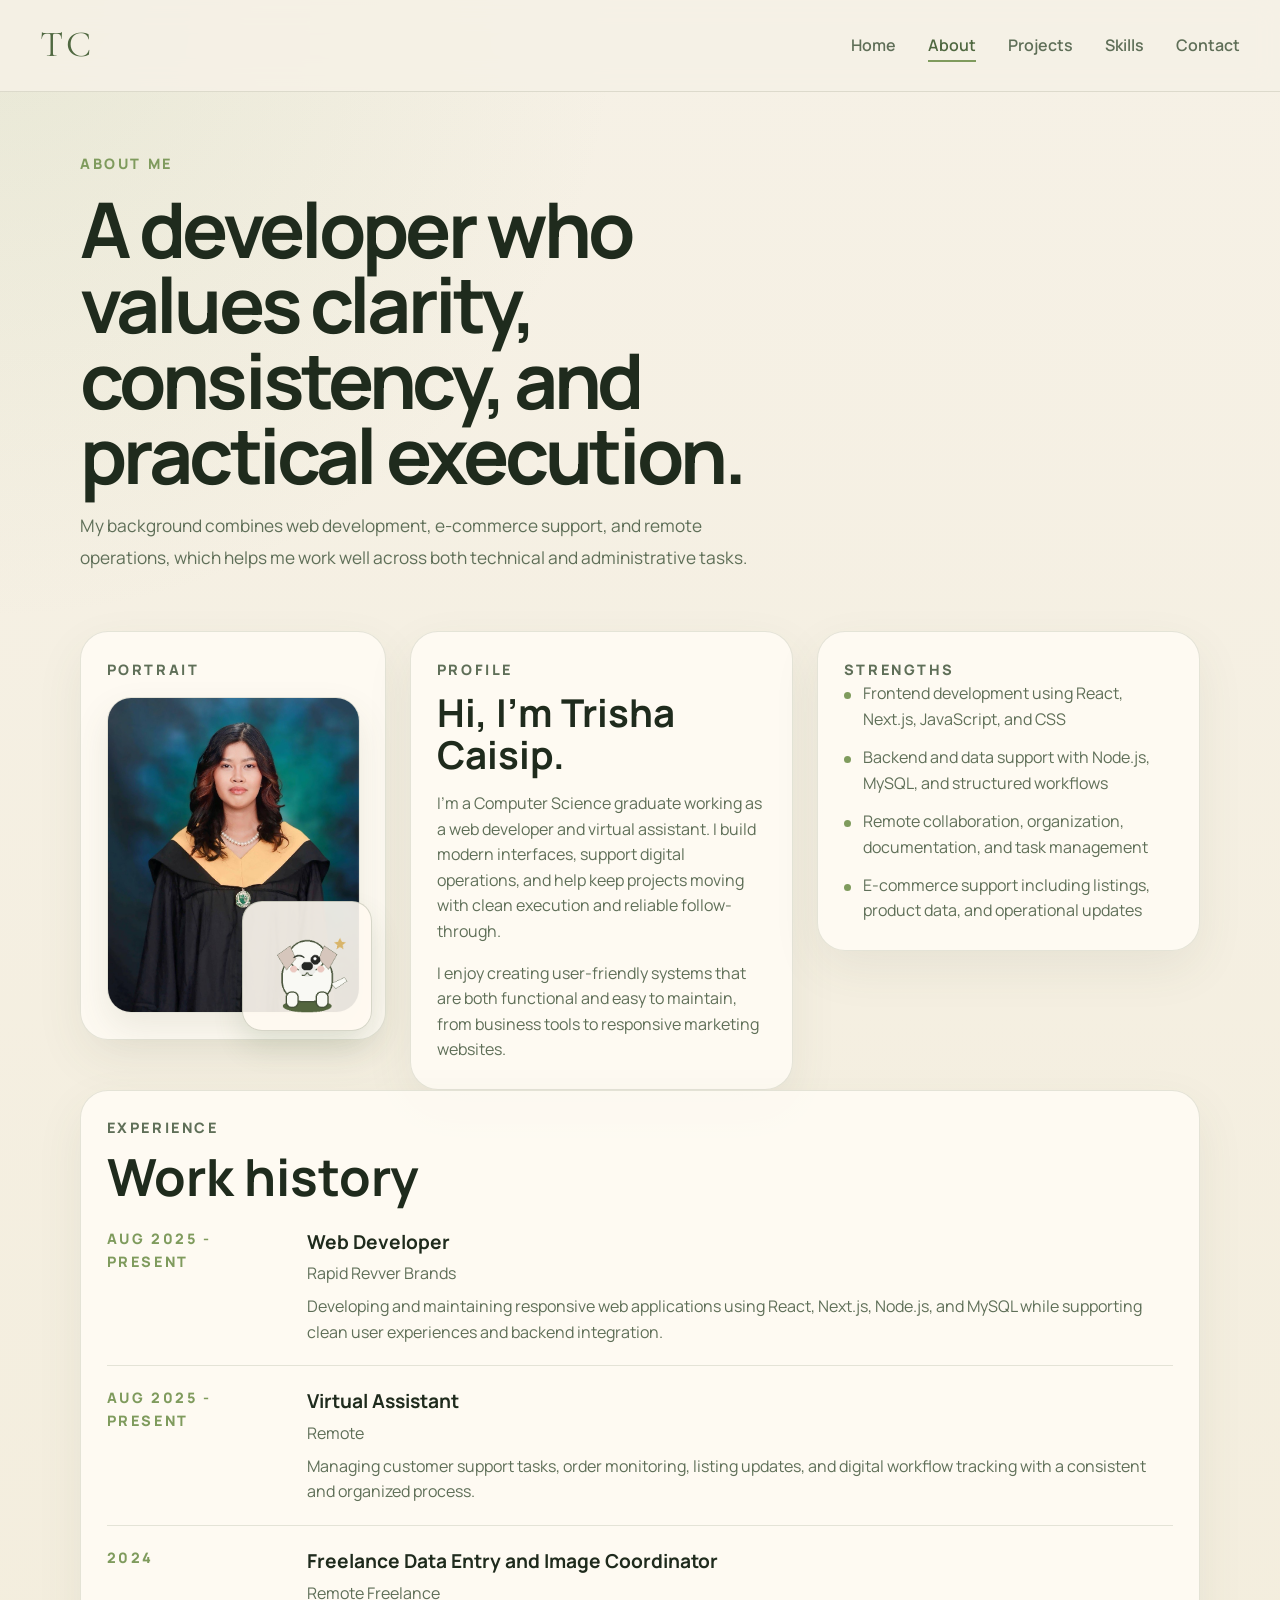
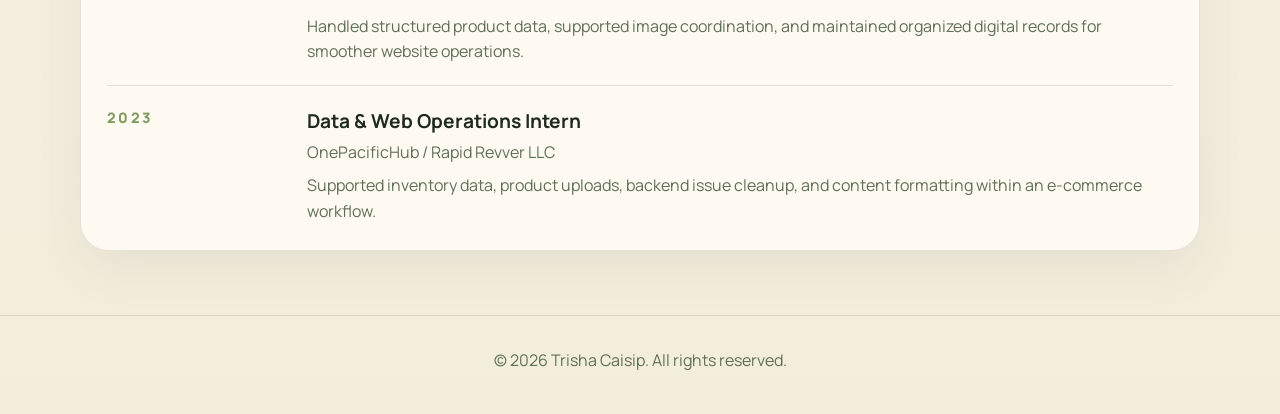
==== commit 7a8e4024: "Add animated dog sticker and portfolio photos" ====
--- a/about.html
+++ b/about.html
@@ -40,7 +40,17 @@
 
         <section class="content-section">
             <div class="container">
-                <div class="editorial-grid editorial-grid-wide">
+                <div class="editorial-grid editorial-grid-wide about-grid">
+                    <article class="feature-panel reveal-card photo-panel">
+                        <p class="section-kicker">Portrait</p>
+                        <div class="about-photo-wrap">
+                            <img src="images/photo_2026-04-01_18-16-19.jpg" alt="Trisha graduation portrait" class="about-photo">
+                            <div class="about-dog-accent">
+                                <img src="images/dog-chibi-wink.gif" alt="Chibi dog winking animation" class="dog-gif">
+                            </div>
+                        </div>
+                    </article>
+
                     <article class="feature-panel reveal-card">
                         <p class="section-kicker">Profile</p>
                         <h2>Hi, I'm Trisha Caisip.</h2>
--- a/css/style.css
+++ b/css/style.css
@@ -230,11 +230,42 @@
     box-shadow: var(--shadow);
 }
 
+.photo-stack {
+    position: relative;
+}
+
 .hero-illustration {
     display: block;
     width: 100%;
     height: auto;
     border-radius: 1.5rem;
+}
+
+.hero-photo-main {
+    aspect-ratio: 4 / 5;
+    object-fit: cover;
+    object-position: center 18%;
+    animation: floatPortrait 5.5s ease-in-out infinite;
+}
+
+.dog-sticker,
+.about-dog-accent {
+    position: absolute;
+    right: -12px;
+    bottom: -18px;
+    width: clamp(92px, 16vw, 130px);
+    padding: 0.45rem;
+    border-radius: 1.25rem;
+    background: rgba(255, 250, 241, 0.9);
+    border: 1px solid var(--line-strong);
+    box-shadow: 0 16px 30px rgba(79, 104, 64, 0.14);
+    animation: floatSticker 4.2s ease-in-out infinite;
+}
+
+.dog-gif {
+    display: block;
+    width: 100%;
+    height: auto;
 }
 
 .btn {
@@ -289,6 +320,10 @@
     align-items: start;
 }
 
+.about-grid {
+    grid-template-columns: minmax(280px, 0.8fr) repeat(2, minmax(0, 1fr));
+}
+
 .feature-panel,
 .soft-card,
 .project-panel,
@@ -327,6 +362,25 @@
 
 .feature-panel p + p {
     margin-top: 1rem;
+}
+
+.photo-panel {
+    overflow: visible;
+}
+
+.about-photo-wrap {
+    position: relative;
+    margin-top: 1rem;
+}
+
+.about-photo {
+    display: block;
+    width: 100%;
+    aspect-ratio: 4 / 5;
+    object-fit: cover;
+    border-radius: 1.5rem;
+    border: 1px solid var(--line);
+    box-shadow: 0 16px 36px rgba(74, 92, 57, 0.1);
 }
 
 .clean-list {
@@ -537,6 +591,24 @@
     box-shadow: 0 22px 50px rgba(74, 92, 57, 0.11);
 }
 
+@keyframes floatPortrait {
+    0%, 100% {
+        transform: translateY(0);
+    }
+    50% {
+        transform: translateY(-8px);
+    }
+}
+
+@keyframes floatSticker {
+    0%, 100% {
+        transform: translateY(0) rotate(0deg);
+    }
+    50% {
+        transform: translateY(-6px) rotate(-3deg);
+    }
+}
+
 .footer {
     padding: 2rem 0 2.5rem;
     border-top: 1px solid var(--line);
@@ -551,6 +623,7 @@
 @media (max-width: 900px) {
     .editorial-grid,
     .hero-layout,
+    .about-grid,
     .card-grid-three,
     .contact-layout,
     .timeline-clean-item {
@@ -563,6 +636,12 @@
 
     .project-panel-top {
         flex-direction: column;
+    }
+
+    .dog-sticker,
+    .about-dog-accent {
+        right: 12px;
+        bottom: 12px;
     }
 }
 
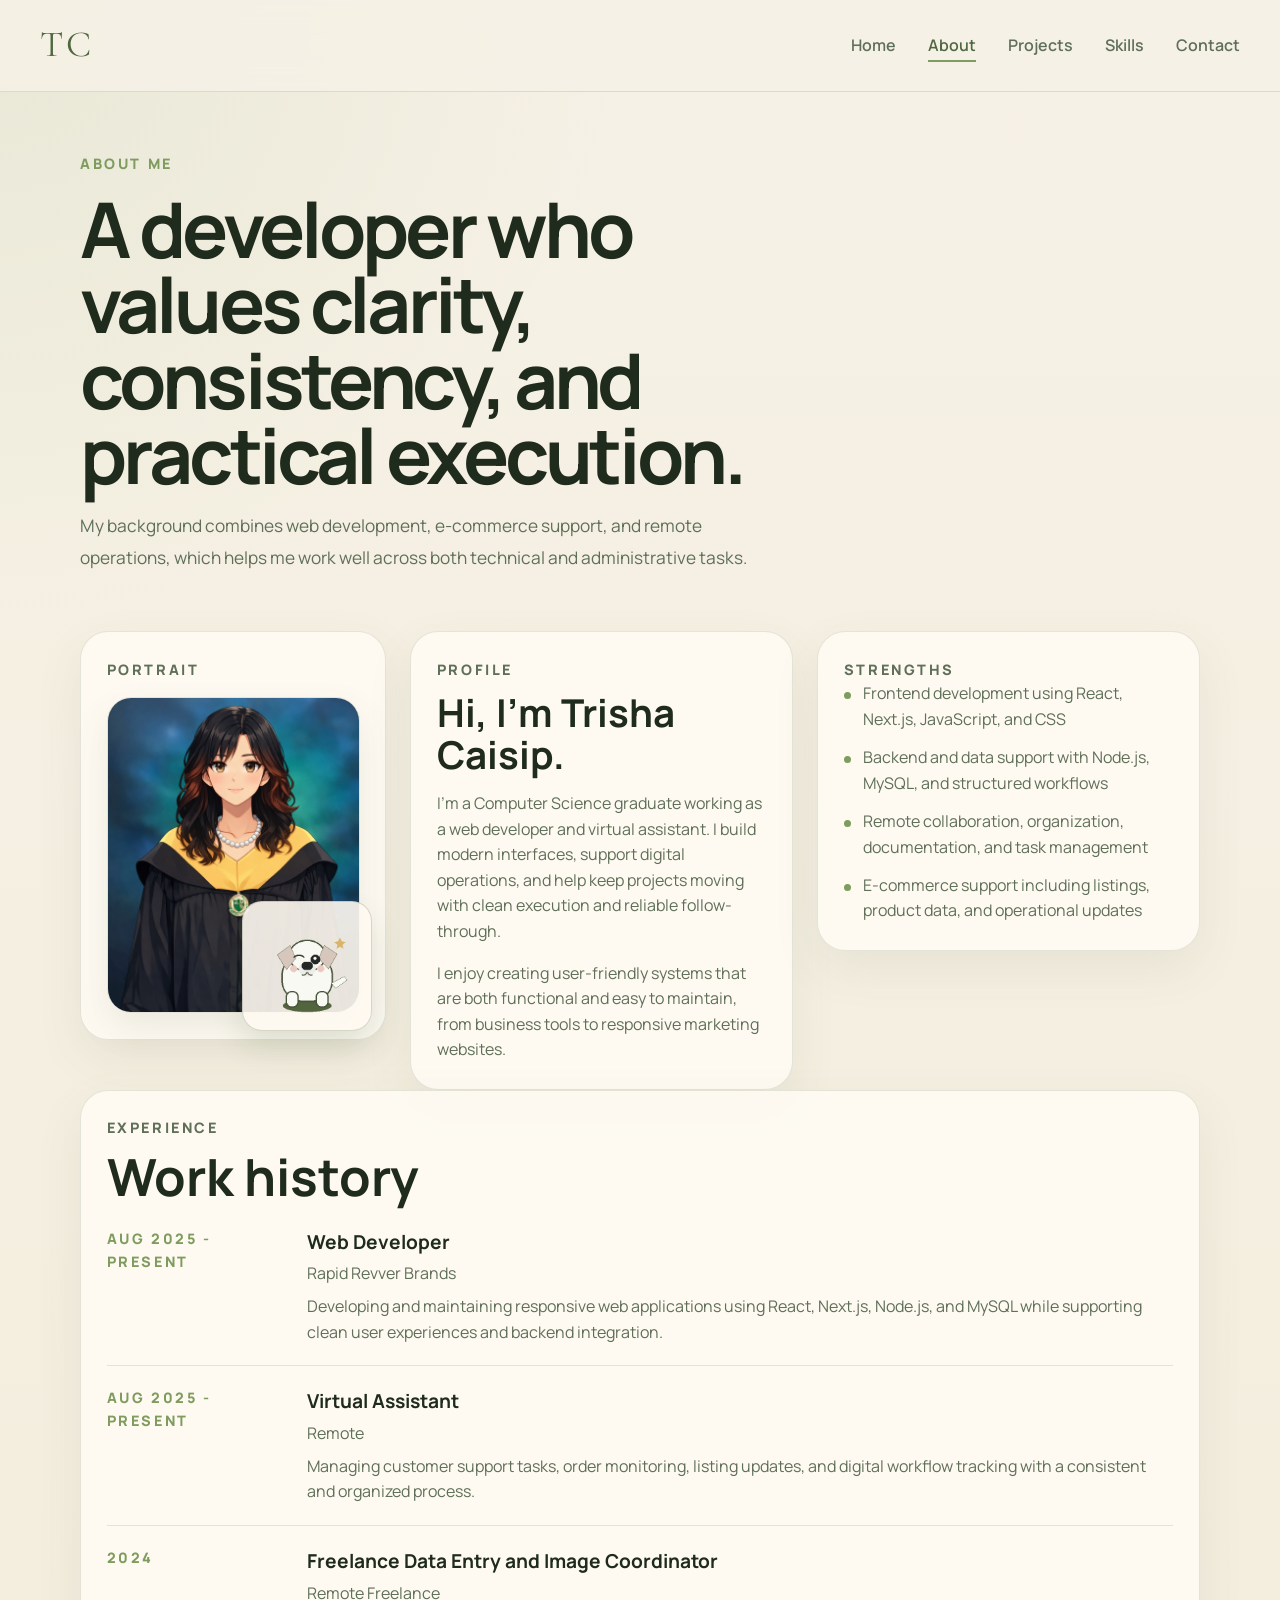
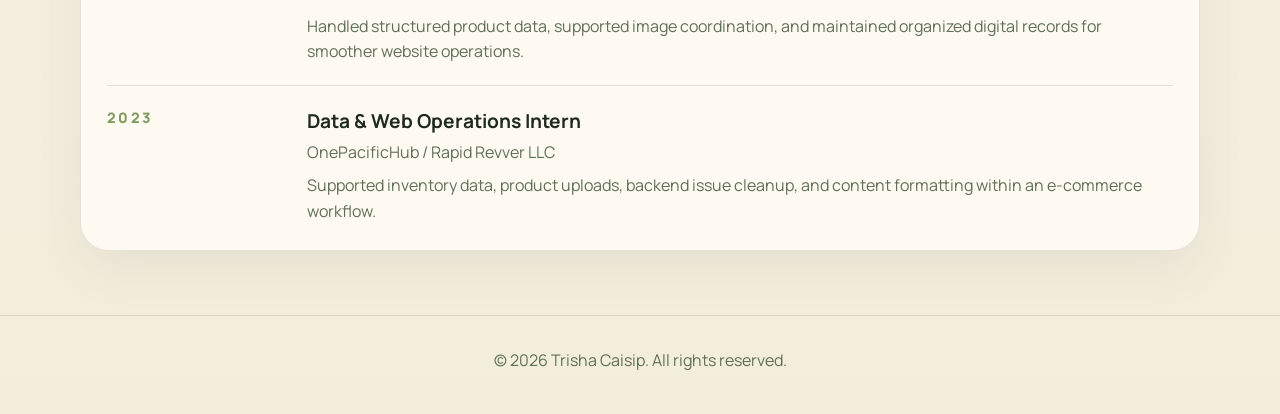
==== commit 7ace6a3f: "Update homepage poster scene and media assets" ====
--- a/about.html
+++ b/about.html
@@ -44,7 +44,7 @@
                     <article class="feature-panel reveal-card photo-panel">
                         <p class="section-kicker">Portrait</p>
                         <div class="about-photo-wrap">
-                            <img src="images/photo_2026-04-01_18-16-19.jpg" alt="Trisha graduation portrait" class="about-photo">
+                            <img src="images/ChatGPT Image Apr 1, 2026, 06_23_04 PM.png" alt="Animated graduation portrait of Trisha" class="about-photo">
                             <div class="about-dog-accent">
                                 <img src="images/dog-chibi-wink.gif" alt="Chibi dog winking animation" class="dog-gif">
                             </div>
--- a/css/style.css
+++ b/css/style.css
@@ -146,13 +146,6 @@
     padding-top: 4.5rem;
 }
 
-.hero-layout {
-    display: grid;
-    grid-template-columns: minmax(0, 1.1fr) minmax(300px, 0.9fr);
-    gap: 2rem;
-    align-items: center;
-}
-
 .inner-hero {
     padding-top: 3.75rem;
 }
@@ -222,30 +215,202 @@
     margin-top: 1.8rem;
 }
 
-.hero-illustration-frame {
-    padding: 1rem;
-    border-radius: 2rem;
-    border: 1px solid var(--line);
-    background: rgba(255, 251, 242, 0.74);
-    box-shadow: var(--shadow);
-}
-
-.photo-stack {
+.home-poster {
+    border-radius: 2.25rem;
+    border: 1px solid rgba(233, 223, 197, 0.95);
+    background: linear-gradient(180deg, #fcf7ee 0%, #f7efdf 100%);
+    padding: 1.6rem;
+    box-shadow: 0 22px 50px rgba(107, 124, 80, 0.12);
+}
+
+.poster-topline {
+    display: flex;
+    justify-content: space-between;
+    align-items: center;
+    margin-bottom: 1rem;
+    color: var(--accent-deep);
+    font-family: 'Cormorant Garamond', serif;
+    font-size: 1.85rem;
+}
+
+.poster-heading {
+    margin-bottom: 1.25rem;
+}
+
+.poster-title {
+    font-size: clamp(4rem, 14vw, 7rem);
+    line-height: 0.9;
+    letter-spacing: -0.08em;
+    margin: 0.55rem 0 0.8rem;
+}
+
+.poster-dark {
+    color: #38482f;
+}
+
+.poster-accent {
+    color: #f27f39;
+}
+
+.poster-meta {
+    display: flex;
+    flex-wrap: wrap;
+    gap: 1rem;
+    color: var(--text-soft);
+    font-size: 0.92rem;
+    font-weight: 700;
+    letter-spacing: 0.08em;
+    text-transform: uppercase;
+}
+
+.poster-scene {
     position: relative;
-}
-
-.hero-illustration {
-    display: block;
-    width: 100%;
+    height: 300px;
+    overflow: hidden;
+    border-radius: 1.8rem;
+    background:
+        radial-gradient(circle at 50% 0%, rgba(255, 255, 255, 0.72), transparent 40%),
+        linear-gradient(180deg, #fcf7ee 0%, #f7efdf 72%, #e8ddc1 72%, #e8ddc1 100%);
+}
+
+.poster-scene::before {
+    content: '';
+    position: absolute;
+    left: 0;
+    right: 0;
+    bottom: 56px;
+    height: 3px;
+    background: rgba(145, 164, 108, 0.55);
+}
+
+.dog-walk-gif {
+    position: absolute;
+    bottom: 28px;
+    left: -160px;
+    width: 180px;
     height: auto;
-    border-radius: 1.5rem;
-}
-
-.hero-photo-main {
-    aspect-ratio: 4 / 5;
-    object-fit: cover;
-    object-position: center 18%;
-    animation: floatPortrait 5.5s ease-in-out infinite;
+    z-index: 5;
+    animation: walkAcross 10s linear infinite;
+}
+
+.mushroom,
+.snail,
+.grass {
+    position: absolute;
+    bottom: 48px;
+}
+
+.mushroom {
+    width: 92px;
+    height: 120px;
+}
+
+.mushroom::before,
+.mushroom::after {
+    content: '';
+    position: absolute;
+}
+
+.mushroom::before {
+    top: 0;
+    left: 11px;
+    width: 70px;
+    height: 34px;
+    border-radius: 60px 60px 24px 24px;
+    background: linear-gradient(180deg, #f28a58 0%, #d75846 100%);
+    box-shadow: inset 0 -8px 0 rgba(255, 234, 205, 0.5);
+}
+
+.mushroom::after {
+    left: 30px;
+    top: 28px;
+    width: 30px;
+    height: 70px;
+    border-radius: 18px;
+    background: linear-gradient(180deg, #f7f0e2 0%, #e7d5b6 100%);
+}
+
+.mushroom-left {
+    left: 18px;
+    transform: scale(0.82);
+}
+
+.mushroom-center {
+    left: 220px;
+    transform: scale(1.28);
+}
+
+.mushroom-right {
+    right: 38px;
+}
+
+.snail {
+    width: 46px;
+    height: 26px;
+    border-radius: 20px 20px 12px 12px;
+    background: #e8dec8;
+}
+
+.snail::before {
+    content: '';
+    position: absolute;
+    left: 9px;
+    bottom: 6px;
+    width: 22px;
+    height: 22px;
+    border-radius: 50%;
+    border: 4px solid #95a57f;
+}
+
+.snail-left {
+    left: 298px;
+}
+
+.snail-center {
+    left: 436px;
+}
+
+.grass {
+    width: 34px;
+    height: 14px;
+}
+
+.grass::before,
+.grass::after {
+    content: '';
+    position: absolute;
+    bottom: 0;
+    width: 3px;
+    background: #9fb381;
+    border-radius: 999px;
+}
+
+.grass::before {
+    left: 9px;
+    height: 12px;
+    transform: rotate(-14deg);
+}
+
+.grass::after {
+    left: 17px;
+    height: 10px;
+    transform: rotate(12deg);
+}
+
+.grass-left {
+    left: 104px;
+}
+
+.grass-center {
+    left: 508px;
+}
+
+.grass-right {
+    right: 14px;
+}
+
+.home-summary {
+    margin-top: 1.35rem;
 }
 
 .dog-sticker,
@@ -609,6 +774,15 @@
     }
 }
 
+@keyframes walkAcross {
+    0% {
+        transform: translateX(0);
+    }
+    100% {
+        transform: translateX(calc(100vw + 340px));
+    }
+}
+
 .footer {
     padding: 2rem 0 2.5rem;
     border-top: 1px solid var(--line);
@@ -622,7 +796,6 @@
 
 @media (max-width: 900px) {
     .editorial-grid,
-    .hero-layout,
     .about-grid,
     .card-grid-three,
     .contact-layout,
@@ -642,6 +815,14 @@
     .about-dog-accent {
         right: 12px;
         bottom: 12px;
+    }
+
+    .poster-scene {
+        height: 240px;
+    }
+
+    .dog-walk-gif {
+        width: 144px;
     }
 }
 
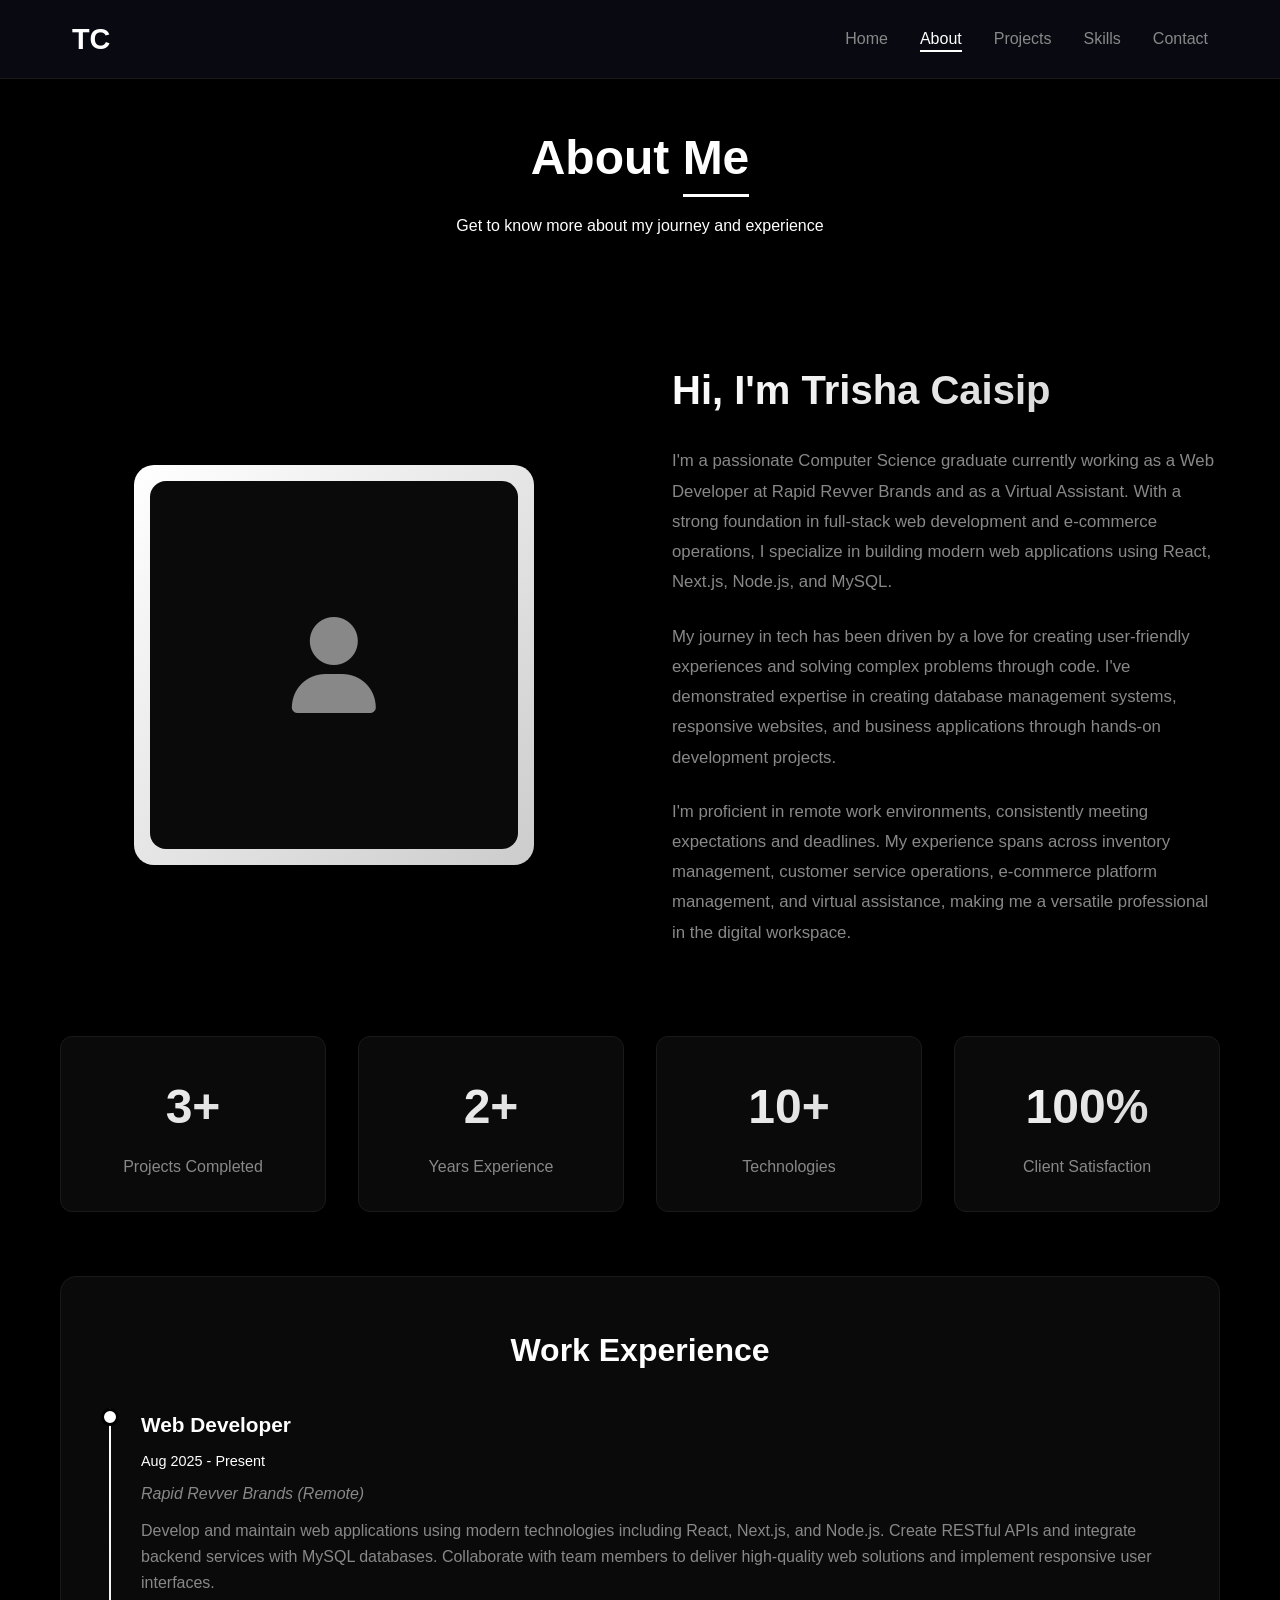
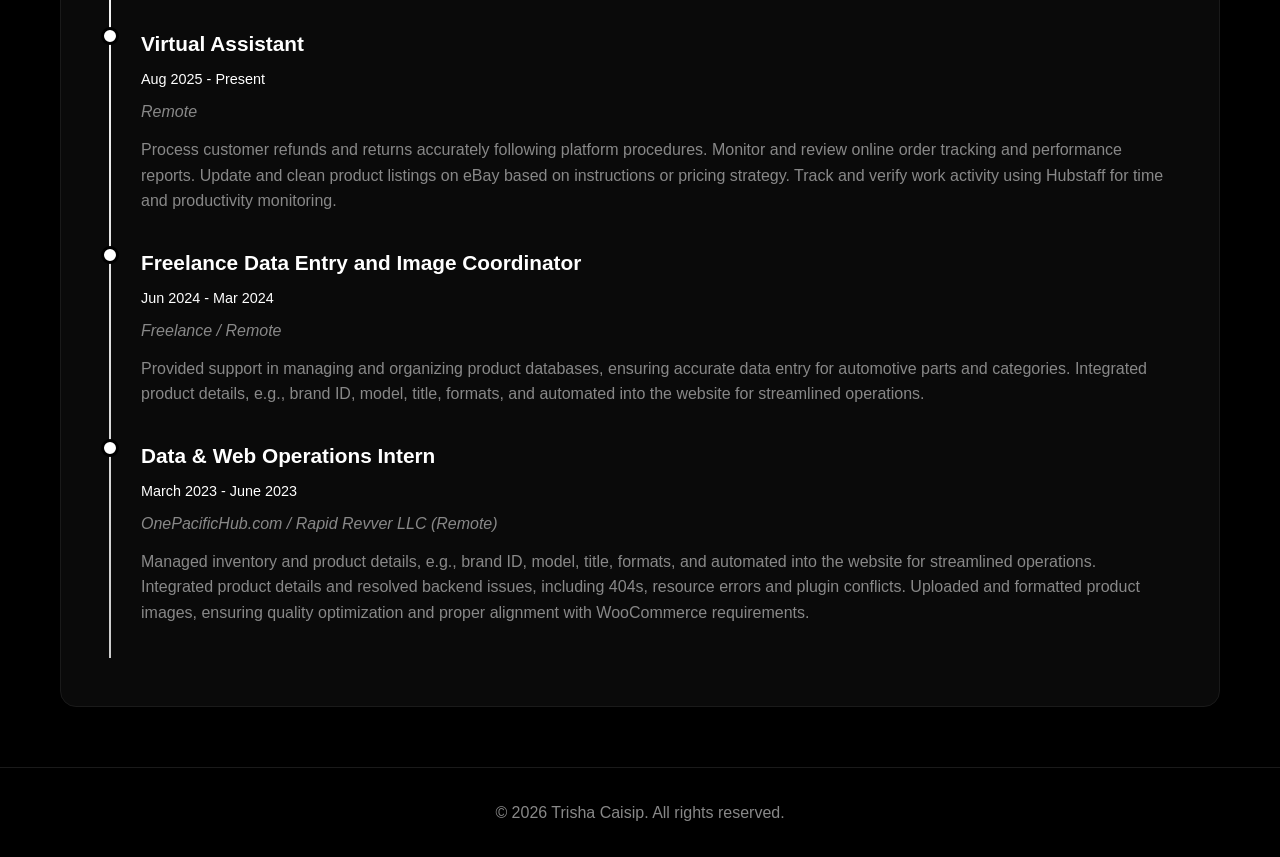
==== commit cc0aad2a: "Initial commit with favicon" ====
--- a/about.html
+++ b/about.html
@@ -4,13 +4,201 @@
     <meta charset="UTF-8">
     <meta name="viewport" content="width=device-width, initial-scale=1.0">
     <title>About - Trisha Caisip</title>
-    <link rel="preconnect" href="https://fonts.googleapis.com">
-    <link rel="preconnect" href="https://fonts.gstatic.com" crossorigin>
-    <link href="https://fonts.googleapis.com/css2?family=Cormorant+Garamond:wght@500;600;700&family=Manrope:wght@400;500;600;700;800&display=swap" rel="stylesheet">
+    <link rel="icon" type="image/png" href="FAVICON.png">
     <link rel="stylesheet" href="css/style.css">
     <link rel="stylesheet" href="https://cdnjs.cloudflare.com/ajax/libs/font-awesome/6.4.0/css/all.min.css">
+    <style>
+        .about-hero {
+            padding: 120px 20px 60px;
+            text-align: center;
+            background: linear-gradient(135deg, var(--darker-bg) 0%, var(--dark-bg) 100%);
+        }
+
+        .about-hero h1 {
+            font-size: 3rem;
+            margin-bottom: 1rem;
+        }
+
+        .about-section {
+            padding: 60px 20px;
+        }
+
+        .about-content {
+            display: grid;
+            grid-template-columns: 1fr 1fr;
+            gap: 4rem;
+            align-items: center;
+            margin-bottom: 4rem;
+        }
+
+        .about-image {
+            position: relative;
+        }
+
+        .about-image-wrapper {
+            width: 100%;
+            max-width: 400px;
+            aspect-ratio: 1;
+            background: linear-gradient(135deg, var(--primary-color), var(--secondary-color));
+            border-radius: 20px;
+            padding: 1rem;
+            margin: 0 auto;
+        }
+
+        .about-image-inner {
+            width: 100%;
+            height: 100%;
+            background: var(--card-bg);
+            border-radius: 16px;
+            display: flex;
+            align-items: center;
+            justify-content: center;
+            font-size: 6rem;
+            color: var(--text-secondary);
+        }
+
+        .about-text h2 {
+            font-size: 2.5rem;
+            margin-bottom: 1.5rem;
+            background: linear-gradient(135deg, var(--primary-color), var(--secondary-color));
+            -webkit-background-clip: text;
+            -webkit-text-fill-color: transparent;
+            background-clip: text;
+        }
+
+        .about-text p {
+            color: var(--text-secondary);
+            line-height: 1.8;
+            margin-bottom: 1.5rem;
+            font-size: 1.05rem;
+        }
+
+        .stats-grid {
+            display: grid;
+            grid-template-columns: repeat(auto-fit, minmax(200px, 1fr));
+            gap: 2rem;
+            margin-top: 3rem;
+        }
+
+        .stat-card {
+            background: var(--card-bg);
+            padding: 2rem;
+            border-radius: 12px;
+            text-align: center;
+            border: 1px solid var(--border-color);
+            transition: all 0.3s;
+        }
+
+        .stat-card:hover {
+            border-color: var(--primary-color);
+            transform: translateY(-5px);
+        }
+
+        .stat-number {
+            font-size: 3rem;
+            font-weight: 700;
+            background: linear-gradient(135deg, var(--primary-color), var(--secondary-color));
+            -webkit-background-clip: text;
+            -webkit-text-fill-color: transparent;
+            background-clip: text;
+            margin-bottom: 0.5rem;
+        }
+
+        .stat-label {
+            color: var(--text-secondary);
+            font-size: 1rem;
+        }
+
+        .experience-section {
+            background: var(--card-bg);
+            padding: 3rem;
+            border-radius: 16px;
+            border: 1px solid var(--border-color);
+            margin-top: 4rem;
+        }
+
+        .experience-section h2 {
+            font-size: 2rem;
+            margin-bottom: 2rem;
+            text-align: center;
+        }
+
+        .timeline {
+            position: relative;
+            padding-left: 2rem;
+        }
+
+        .timeline::before {
+            content: '';
+            position: absolute;
+            left: 0;
+            top: 0;
+            bottom: 0;
+            width: 2px;
+            background: linear-gradient(180deg, var(--primary-color), var(--secondary-color));
+        }
+
+        .timeline-item {
+            position: relative;
+            padding-bottom: 2rem;
+        }
+
+        .timeline-item::before {
+            content: '';
+            position: absolute;
+            left: -2.5rem;
+            top: 0;
+            width: 12px;
+            height: 12px;
+            border-radius: 50%;
+            background: var(--primary-color);
+            border: 3px solid var(--dark-bg);
+        }
+
+        .timeline-item h3 {
+            font-size: 1.3rem;
+            margin-bottom: 0.5rem;
+            color: var(--text-primary);
+        }
+
+        .timeline-date {
+            color: var(--primary-color);
+            font-size: 0.9rem;
+            margin-bottom: 0.5rem;
+        }
+
+        .timeline-company {
+            color: var(--text-secondary);
+            font-style: italic;
+            margin-bottom: 0.75rem;
+        }
+
+        .timeline-description {
+            color: var(--text-secondary);
+            line-height: 1.6;
+        }
+
+        @media (max-width: 768px) {
+            .about-hero h1 {
+                font-size: 2rem;
+            }
+
+            .about-content {
+                grid-template-columns: 1fr;
+                gap: 2rem;
+            }
+
+            .stats-grid {
+                grid-template-columns: 1fr 1fr;
+            }
+
+            .experience-section {
+                padding: 2rem 1.5rem;
+            }
+        }
+    </style>
 </head>
-<body class="portfolio-theme">
+<body>
     <nav class="navbar">
         <div class="nav-container">
             <a href="index.html" class="logo">TC</a>
@@ -29,99 +217,112 @@
         </div>
     </nav>
 
-    <main class="site-shell">
-        <section class="page-hero inner-hero">
-            <div class="page-hero-inner">
-                <p class="page-eyebrow">About Me</p>
-                <h1 class="page-title">A developer who values clarity, consistency, and practical execution.</h1>
-                <p class="page-intro">My background combines web development, e-commerce support, and remote operations, which helps me work well across both technical and administrative tasks.</p>
+    <section class="about-hero">
+        <h1>About <span class="highlight">Me</span></h1>
+        <p>Get to know more about my journey and experience</p>
+    </section>
+
+    <section class="about-section">
+        <div class="container">
+            <div class="about-content">
+                <div class="about-image">
+                    <div class="about-image-wrapper">
+                        <div class="about-image-inner">
+                            <i class="fas fa-user"></i>
+                        </div>
+                    </div>
+                </div>
+                <div class="about-text">
+                    <h2>Hi, I'm Trisha Caisip</h2>
+                    <p>
+                        I'm a passionate Computer Science graduate currently working as a Web Developer at Rapid Revver Brands 
+                        and as a Virtual Assistant. With a strong foundation in full-stack web development and e-commerce operations, 
+                        I specialize in building modern web applications using React, Next.js, Node.js, and MySQL.
+                    </p>
+                    <p>
+                        My journey in tech has been driven by a love for creating user-friendly experiences and solving complex 
+                        problems through code. I've demonstrated expertise in creating database management systems, responsive 
+                        websites, and business applications through hands-on development projects.
+                    </p>
+                    <p>
+                        I'm proficient in remote work environments, consistently meeting expectations and deadlines. My experience 
+                        spans across inventory management, customer service operations, e-commerce platform management, and 
+                        virtual assistance, making me a versatile professional in the digital workspace.
+                    </p>
+                </div>
             </div>
-        </section>
-
-        <section class="content-section">
-            <div class="container">
-                <div class="editorial-grid editorial-grid-wide about-grid">
-                    <article class="feature-panel reveal-card photo-panel">
-                        <p class="section-kicker">Portrait</p>
-                        <div class="about-photo-wrap">
-                            <img src="images/ChatGPT Image Apr 1, 2026, 06_23_04 PM.png" alt="Animated graduation portrait of Trisha" class="about-photo">
-                            <div class="about-dog-accent">
-                                <img src="images/dog-chibi-wink.gif" alt="Chibi dog winking animation" class="dog-gif">
-                            </div>
-                        </div>
-                    </article>
-
-                    <article class="feature-panel reveal-card">
-                        <p class="section-kicker">Profile</p>
-                        <h2>Hi, I'm Trisha Caisip.</h2>
-                        <p>
-                            I'm a Computer Science graduate working as a web developer and virtual assistant. I build modern interfaces,
-                            support digital operations, and help keep projects moving with clean execution and reliable follow-through.
+
+            <div class="stats-grid">
+                <div class="stat-card">
+                    <div class="stat-number">3+</div>
+                    <div class="stat-label">Projects Completed</div>
+                </div>
+                <div class="stat-card">
+                    <div class="stat-number">2+</div>
+                    <div class="stat-label">Years Experience</div>
+                </div>
+                <div class="stat-card">
+                    <div class="stat-number">10+</div>
+                    <div class="stat-label">Technologies</div>
+                </div>
+                <div class="stat-card">
+                    <div class="stat-number">100%</div>
+                    <div class="stat-label">Client Satisfaction</div>
+                </div>
+            </div>
+
+            <div class="experience-section">
+                <h2>Work Experience</h2>
+                <div class="timeline">
+                    <div class="timeline-item">
+                        <h3>Web Developer</h3>
+                        <div class="timeline-date">Aug 2025 - Present</div>
+                        <div class="timeline-company">Rapid Revver Brands (Remote)</div>
+                        <p class="timeline-description">
+                            Develop and maintain web applications using modern technologies including React, Next.js, and Node.js. 
+                            Create RESTful APIs and integrate backend services with MySQL databases. Collaborate with team members 
+                            to deliver high-quality web solutions and implement responsive user interfaces.
                         </p>
-                        <p>
-                            I enjoy creating user-friendly systems that are both functional and easy to maintain, from business tools to
-                            responsive marketing websites.
+                    </div>
+
+                    <div class="timeline-item">
+                        <h3>Virtual Assistant</h3>
+                        <div class="timeline-date">Aug 2025 - Present</div>
+                        <div class="timeline-company">Remote</div>
+                        <p class="timeline-description">
+                            Process customer refunds and returns accurately following platform procedures. Monitor and review 
+                            online order tracking and performance reports. Update and clean product listings on eBay based on 
+                            instructions or pricing strategy. Track and verify work activity using Hubstaff for time and 
+                            productivity monitoring.
                         </p>
-                    </article>
-
-                    <article class="feature-panel reveal-card">
-                        <p class="section-kicker">Strengths</p>
-                        <ul class="clean-list">
-                            <li>Frontend development using React, Next.js, JavaScript, and CSS</li>
-                            <li>Backend and data support with Node.js, MySQL, and structured workflows</li>
-                            <li>Remote collaboration, organization, documentation, and task management</li>
-                            <li>E-commerce support including listings, product data, and operational updates</li>
-                        </ul>
-                    </article>
-                </div>
-
-                <div class="timeline-panel reveal-card">
-                    <div class="section-heading-block">
-                        <p class="section-kicker">Experience</p>
-                        <h2>Work history</h2>
-                    </div>
-
-                    <div class="timeline-clean">
-                        <article class="timeline-clean-item">
-                            <div class="timeline-clean-meta">Aug 2025 - Present</div>
-                            <div>
-                                <h3>Web Developer</h3>
-                                <p class="timeline-role">Rapid Revver Brands</p>
-                                <p>Developing and maintaining responsive web applications using React, Next.js, Node.js, and MySQL while supporting clean user experiences and backend integration.</p>
-                            </div>
-                        </article>
-
-                        <article class="timeline-clean-item">
-                            <div class="timeline-clean-meta">Aug 2025 - Present</div>
-                            <div>
-                                <h3>Virtual Assistant</h3>
-                                <p class="timeline-role">Remote</p>
-                                <p>Managing customer support tasks, order monitoring, listing updates, and digital workflow tracking with a consistent and organized process.</p>
-                            </div>
-                        </article>
-
-                        <article class="timeline-clean-item">
-                            <div class="timeline-clean-meta">2024</div>
-                            <div>
-                                <h3>Freelance Data Entry and Image Coordinator</h3>
-                                <p class="timeline-role">Remote Freelance</p>
-                                <p>Handled structured product data, supported image coordination, and maintained organized digital records for smoother website operations.</p>
-                            </div>
-                        </article>
-
-                        <article class="timeline-clean-item">
-                            <div class="timeline-clean-meta">2023</div>
-                            <div>
-                                <h3>Data & Web Operations Intern</h3>
-                                <p class="timeline-role">OnePacificHub / Rapid Revver LLC</p>
-                                <p>Supported inventory data, product uploads, backend issue cleanup, and content formatting within an e-commerce workflow.</p>
-                            </div>
-                        </article>
+                    </div>
+
+                    <div class="timeline-item">
+                        <h3>Freelance Data Entry and Image Coordinator</h3>
+                        <div class="timeline-date">Jun 2024 - Mar 2024</div>
+                        <div class="timeline-company">Freelance / Remote</div>
+                        <p class="timeline-description">
+                            Provided support in managing and organizing product databases, ensuring accurate data entry for 
+                            automotive parts and categories. Integrated product details, e.g., brand ID, model, title, formats, 
+                            and automated into the website for streamlined operations.
+                        </p>
+                    </div>
+
+                    <div class="timeline-item">
+                        <h3>Data & Web Operations Intern</h3>
+                        <div class="timeline-date">March 2023 - June 2023</div>
+                        <div class="timeline-company">OnePacificHub.com / Rapid Revver LLC (Remote)</div>
+                        <p class="timeline-description">
+                            Managed inventory and product details, e.g., brand ID, model, title, formats, and automated into 
+                            the website for streamlined operations. Integrated product details and resolved backend issues, 
+                            including 404s, resource errors and plugin conflicts. Uploaded and formatted product images, 
+                            ensuring quality optimization and proper alignment with WooCommerce requirements.
+                        </p>
                     </div>
                 </div>
             </div>
-        </section>
-    </main>
+        </div>
+    </section>
 
     <footer class="footer">
         <div class="container">
--- a/css/style.css
+++ b/css/style.css
@@ -5,77 +5,61 @@
 }
 
 :root {
-    --bg-main: #f6f1e6;
-    --bg-soft: #fbf7ef;
-    --bg-panel: rgba(255, 252, 245, 0.86);
-    --bg-panel-strong: #fffaf1;
-    --text-main: #1f2b1d;
-    --text-soft: #5f6f58;
-    --line: rgba(70, 89, 55, 0.14);
-    --line-strong: rgba(70, 89, 55, 0.22);
-    --accent: #7f9b5d;
-    --accent-deep: #4f6840;
-    --shadow: 0 18px 48px rgba(76, 93, 60, 0.08);
-}
-
-html {
-    scroll-behavior: smooth;
+    --primary-color: #ffffff;
+    --secondary-color: #cccccc;
+    --accent-color: #888888;
+    --dark-bg: #000000;
+    --darker-bg: #000000;
+    --card-bg: #0a0a0a;
+    --text-primary: #ffffff;
+    --text-secondary: #888888;
+    --border-color: #1a1a1a;
 }
 
 body {
-    font-family: 'Manrope', 'Segoe UI', Tahoma, Geneva, Verdana, sans-serif;
-    color: var(--text-main);
+    font-family: 'Inter', 'Segoe UI', Tahoma, Geneva, Verdana, sans-serif;
+    background-color: var(--dark-bg);
+    color: var(--text-primary);
     line-height: 1.6;
     overflow-x: hidden;
 }
 
-body.portfolio-theme {
-    background:
-        radial-gradient(circle at top left, rgba(170, 191, 140, 0.18), transparent 26%),
-        linear-gradient(180deg, var(--bg-main) 0%, #f3eddc 100%);
-}
-
-a {
-    color: inherit;
-}
-
 .container {
-    width: min(1120px, calc(100% - 2rem));
+    max-width: 1200px;
     margin: 0 auto;
-}
-
+    padding: 0 20px;
+}
+
+/* Navbar */
 .navbar {
     position: fixed;
     top: 0;
     width: 100%;
+    background: rgba(0, 0, 0, 0.98);
+    backdrop-filter: blur(10px);
     z-index: 1000;
-    background: rgba(246, 241, 230, 0.9);
-    backdrop-filter: blur(14px);
-    border-bottom: 1px solid var(--line);
-    transition: background 0.25s ease, box-shadow 0.25s ease;
-}
-
-.navbar.scrolled {
-    background: rgba(250, 246, 237, 0.98);
-    box-shadow: 0 12px 34px rgba(69, 85, 52, 0.08);
+    border-bottom: 1px solid var(--border-color);
 }
 
 .nav-container {
-    width: min(1200px, calc(100% - 2rem));
+    max-width: 1200px;
     margin: 0 auto;
-    padding: 1rem 0;
-    display: flex;
-    align-items: center;
+    padding: 1rem 2rem;
+    display: flex;
     justify-content: space-between;
-    gap: 2rem;
+    align-items: center;
 }
 
 .logo {
+    font-size: 1.8rem;
+    font-weight: 700;
+    color: var(--text-primary);
     text-decoration: none;
-    font-family: 'Cormorant Garamond', serif;
-    font-size: 2.3rem;
-    color: var(--accent-deep);
-    letter-spacing: 0.08em;
+    transition: all 0.3s;
+}
+
+.logo:hover {
+    color: var(--text-secondary);
 }
 
 .nav-menu {
@@ -85,34 +69,32 @@
 }
 
 .nav-link {
-    position: relative;
+    color: var(--text-secondary);
     text-decoration: none;
-    color: var(--text-soft);
-    font-weight: 600;
-    transition: color 0.25s ease;
+    font-weight: 500;
+    transition: color 0.3s;
+    position: relative;
 }
 
 .nav-link::after {
     content: '';
     position: absolute;
+    bottom: -5px;
     left: 0;
-    bottom: -0.4rem;
-    width: 100%;
+    width: 0;
     height: 2px;
-    transform: scaleX(0);
-    transform-origin: left;
-    background: var(--accent);
-    transition: transform 0.25s ease;
+    background: var(--text-primary);
+    transition: width 0.3s;
 }
 
 .nav-link:hover,
 .nav-link.active {
-    color: var(--accent-deep);
+    color: var(--text-primary);
 }
 
 .nav-link:hover::after,
 .nav-link.active::after {
-    transform: scaleX(1);
+    width: 100%;
 }
 
 .hamburger {
@@ -123,709 +105,409 @@
 
 .bar {
     width: 25px;
-    height: 2px;
+    height: 3px;
+    background-color: var(--text-primary);
     margin: 3px 0;
-    background: var(--accent-deep);
     transition: 0.3s;
 }
 
-.site-shell {
-    padding-top: 5.75rem;
-}
-
-.page-hero {
-    padding: 3rem 0 2rem;
-}
-
-.page-hero-inner {
-    width: min(1120px, calc(100% - 2rem));
-    margin: 0 auto;
-}
-
-.home-hero {
-    padding-top: 4.5rem;
-}
-
-.inner-hero {
-    padding-top: 3.75rem;
-}
-
-.page-eyebrow,
-.section-kicker,
-.card-number,
-.timeline-clean-meta,
-.project-type-clean {
-    color: var(--accent);
-    font-size: 0.9rem;
-    font-weight: 800;
-    letter-spacing: 0.18em;
-    text-transform: uppercase;
-}
-
-.mega-title {
-    display: flex;
-    flex-direction: column;
-    font-size: clamp(4.25rem, 16vw, 8.8rem);
-    line-height: 0.88;
-    letter-spacing: -0.07em;
-    color: var(--text-main);
-    margin: 1rem 0 1.4rem;
-}
-
-.page-title {
-    max-width: 15ch;
-    font-size: clamp(2.8rem, 8vw, 4.8rem);
-    line-height: 0.98;
-    letter-spacing: -0.05em;
-    margin: 1rem 0 1.1rem;
-}
-
-.page-intro {
-    max-width: 44rem;
-    color: var(--text-soft);
-    font-size: 1.08rem;
-    line-height: 1.9;
-}
-
-.pill-row,
-.tag-row,
-.hero-actions {
-    display: flex;
-    flex-wrap: wrap;
-    gap: 0.85rem;
-}
-
-.pill-row {
-    margin-top: 1.8rem;
-}
-
-.pill,
-.tag {
-    display: inline-flex;
-    align-items: center;
-    padding: 0.7rem 1.1rem;
-    border-radius: 999px;
-    border: 1px solid var(--line-strong);
-    background: rgba(255, 251, 242, 0.88);
-    color: var(--accent-deep);
-    text-decoration: none;
-}
-
-.hero-actions {
-    margin-top: 1.8rem;
-}
-
-.home-poster {
-    border-radius: 2.25rem;
-    border: 1px solid rgba(233, 223, 197, 0.95);
-    background: linear-gradient(180deg, #fcf7ee 0%, #f7efdf 100%);
-    padding: 1.6rem;
-    box-shadow: 0 22px 50px rgba(107, 124, 80, 0.12);
-}
-
-.poster-topline {
-    display: flex;
-    justify-content: space-between;
-    align-items: center;
-    margin-bottom: 1rem;
-    color: var(--accent-deep);
-    font-family: 'Cormorant Garamond', serif;
-    font-size: 1.85rem;
-}
-
-.poster-heading {
-    margin-bottom: 1.25rem;
-}
-
-.poster-title {
-    font-size: clamp(4rem, 14vw, 7rem);
-    line-height: 0.9;
-    letter-spacing: -0.08em;
-    margin: 0.55rem 0 0.8rem;
-}
-
-.poster-dark {
-    color: #38482f;
-}
-
-.poster-accent {
-    color: #f27f39;
-}
-
-.poster-meta {
-    display: flex;
-    flex-wrap: wrap;
-    gap: 1rem;
-    color: var(--text-soft);
-    font-size: 0.92rem;
-    font-weight: 700;
-    letter-spacing: 0.08em;
-    text-transform: uppercase;
-}
-
-.poster-scene {
-    position: relative;
-    height: 300px;
-    overflow: hidden;
-    border-radius: 1.8rem;
-    background:
-        radial-gradient(circle at 50% 0%, rgba(255, 255, 255, 0.72), transparent 40%),
-        linear-gradient(180deg, #fcf7ee 0%, #f7efdf 72%, #e8ddc1 72%, #e8ddc1 100%);
-}
-
-.poster-scene::before {
+/* Hero Section */
+.hero {
+    min-height: 100vh;
+    display: flex;
+    align-items: center;
+    justify-content: center;
+    padding: 100px 20px 50px;
+    position: relative;
+    background: linear-gradient(135deg, var(--darker-bg) 0%, var(--dark-bg) 100%);
+}
+
+.hero::before {
     content: '';
     position: absolute;
+    top: 0;
     left: 0;
     right: 0;
-    bottom: 56px;
-    height: 3px;
-    background: rgba(145, 164, 108, 0.55);
-}
-
-.dog-walk-gif {
-    position: absolute;
-    bottom: 28px;
-    left: -160px;
-    width: 180px;
-    height: auto;
-    z-index: 5;
-    animation: walkAcross 10s linear infinite;
-}
-
-.mushroom,
-.snail,
-.grass {
-    position: absolute;
-    bottom: 48px;
-}
-
-.mushroom {
-    width: 92px;
-    height: 120px;
-}
-
-.mushroom::before,
-.mushroom::after {
-    content: '';
-    position: absolute;
-}
-
-.mushroom::before {
-    top: 0;
-    left: 11px;
-    width: 70px;
-    height: 34px;
-    border-radius: 60px 60px 24px 24px;
-    background: linear-gradient(180deg, #f28a58 0%, #d75846 100%);
-    box-shadow: inset 0 -8px 0 rgba(255, 234, 205, 0.5);
-}
-
-.mushroom::after {
-    left: 30px;
-    top: 28px;
-    width: 30px;
-    height: 70px;
-    border-radius: 18px;
-    background: linear-gradient(180deg, #f7f0e2 0%, #e7d5b6 100%);
-}
-
-.mushroom-left {
-    left: 18px;
-    transform: scale(0.82);
-}
-
-.mushroom-center {
-    left: 220px;
-    transform: scale(1.28);
-}
-
-.mushroom-right {
-    right: 38px;
-}
-
-.snail {
-    width: 46px;
-    height: 26px;
-    border-radius: 20px 20px 12px 12px;
-    background: #e8dec8;
-}
-
-.snail::before {
-    content: '';
-    position: absolute;
-    left: 9px;
-    bottom: 6px;
-    width: 22px;
-    height: 22px;
-    border-radius: 50%;
-    border: 4px solid #95a57f;
-}
-
-.snail-left {
-    left: 298px;
-}
-
-.snail-center {
-    left: 436px;
-}
-
-.grass {
-    width: 34px;
-    height: 14px;
-}
-
-.grass::before,
-.grass::after {
+    bottom: 0;
+    background: radial-gradient(circle at 20% 50%, rgba(255, 255, 255, 0.03) 0%, transparent 50%),
+                radial-gradient(circle at 80% 80%, rgba(255, 255, 255, 0.03) 0%, transparent 50%);
+    pointer-events: none;
+}
+
+.hero-content {
+    max-width: 1200px;
+    margin: 0 auto;
+    display: grid;
+    grid-template-columns: 1fr 1fr;
+    gap: 4rem;
+    align-items: center;
+    position: relative;
+    z-index: 1;
+}
+
+.hero-title {
+    font-size: 4.5rem;
+    font-weight: 900;
+    margin-bottom: 1rem;
+    line-height: 1.1;
+    letter-spacing: -0.02em;
+}
+
+.highlight {
+    color: var(--text-primary);
+    position: relative;
+    display: inline-block;
+}
+
+.highlight::after {
     content: '';
     position: absolute;
     bottom: 0;
-    width: 3px;
-    background: #9fb381;
-    border-radius: 999px;
-}
-
-.grass::before {
-    left: 9px;
-    height: 12px;
-    transform: rotate(-14deg);
-}
-
-.grass::after {
-    left: 17px;
-    height: 10px;
-    transform: rotate(12deg);
-}
-
-.grass-left {
-    left: 104px;
-}
-
-.grass-center {
-    left: 508px;
-}
-
-.grass-right {
-    right: 14px;
-}
-
-.home-summary {
-    margin-top: 1.35rem;
-}
-
-.dog-sticker,
-.about-dog-accent {
+    left: 0;
+    width: 100%;
+    height: 3px;
+    background: var(--text-primary);
+    animation: expandWidth 1s ease-out 0.5s both;
+}
+
+@keyframes expandWidth {
+    from {
+        width: 0;
+    }
+    to {
+        width: 100%;
+    }
+}
+
+.hero-subtitle {
+    font-size: 1.5rem;
+    color: var(--text-secondary);
+    margin-bottom: 1.5rem;
+    font-weight: 400;
+}
+
+.hero-description {
+    font-size: 1.1rem;
+    color: var(--text-secondary);
+    margin-bottom: 2rem;
+    line-height: 1.8;
+}
+
+.hero-buttons {
+    display: flex;
+    gap: 1rem;
+    margin-bottom: 2rem;
+}
+
+.btn {
+    padding: 0.875rem 2rem;
+    border-radius: 8px;
+    text-decoration: none;
+    font-weight: 600;
+    transition: all 0.4s cubic-bezier(0.175, 0.885, 0.32, 1.275);
+    display: inline-block;
+    border: 2px solid transparent;
+    transform-style: preserve-3d;
+    position: relative;
+}
+
+.btn-primary {
+    background: var(--text-primary);
+    color: var(--dark-bg);
+}
+
+.btn-primary:hover {
+    transform: translateY(-5px) rotateX(10deg) scale(1.05);
+    box-shadow: 0 15px 40px rgba(255, 255, 255, 0.4);
+    background: var(--text-secondary);
+}
+
+.btn-primary:active {
+    transform: translateY(-2px) rotateX(5deg) scale(1.02);
+}
+
+.btn-secondary {
+    background: transparent;
+    color: var(--text-primary);
+    border: 2px solid var(--text-primary);
+}
+
+.btn-secondary:hover {
+    background: var(--text-primary);
+    color: var(--dark-bg);
+    transform: translateY(-5px) rotateX(10deg) scale(1.05);
+    box-shadow: 0 15px 40px rgba(255, 255, 255, 0.3);
+}
+
+.btn-secondary:active {
+    transform: translateY(-2px) rotateX(5deg) scale(1.02);
+}
+
+.btn-outline {
+    background: transparent;
+    color: var(--text-primary);
+    border: 2px solid var(--text-primary);
+    padding: 0.75rem 2rem;
+}
+
+.btn-outline:hover {
+    background: var(--text-primary);
+    color: var(--dark-bg);
+    transform: translateY(-5px) rotateX(10deg) scale(1.05);
+    box-shadow: 0 15px 40px rgba(255, 255, 255, 0.3);
+}
+
+.social-links {
+    display: flex;
+    gap: 1rem;
+}
+
+.social-link {
+    width: 50px;
+    height: 50px;
+    background: var(--card-bg);
+    border: 1px solid var(--border-color);
+    border-radius: 10px;
+    display: flex;
+    align-items: center;
+    justify-content: center;
+    color: var(--text-primary);
+    font-size: 1.3rem;
+    transition: all 0.3s;
+}
+
+.social-link:hover {
+    background: var(--text-primary);
+    color: var(--dark-bg);
+    border-color: var(--text-primary);
+    transform: translateY(-3px);
+    box-shadow: 0 5px 20px rgba(255, 255, 255, 0.3);
+}
+
+/* Hero Image */
+.hero-image {
+    position: relative;
+    height: 500px;
+}
+
+.image-wrapper {
+    position: relative;
+    width: 100%;
+    height: 100%;
+}
+
+.floating-card {
     position: absolute;
-    right: -12px;
-    bottom: -18px;
-    width: clamp(92px, 16vw, 130px);
-    padding: 0.45rem;
-    border-radius: 1.25rem;
-    background: rgba(255, 250, 241, 0.9);
-    border: 1px solid var(--line-strong);
-    box-shadow: 0 16px 30px rgba(79, 104, 64, 0.14);
-    animation: floatSticker 4.2s ease-in-out infinite;
-}
-
-.dog-gif {
-    display: block;
-    width: 100%;
-    height: auto;
-}
-
-.btn {
-    display: inline-flex;
-    align-items: center;
-    justify-content: center;
-    min-height: 48px;
-    padding: 0.85rem 1.4rem;
-    border-radius: 999px;
-    text-decoration: none;
-    font-weight: 700;
-    transition: transform 0.25s ease, box-shadow 0.25s ease, background 0.25s ease, color 0.25s ease, border-color 0.25s ease;
-}
-
-.btn:hover {
-    transform: translateY(-2px);
-}
-
-.btn-primary {
-    background: var(--accent-deep);
-    color: #fffdf8;
-    box-shadow: 0 14px 28px rgba(79, 104, 64, 0.18);
-}
-
-.btn-primary:hover {
-    background: var(--accent);
-}
-
-.btn-secondary {
-    background: rgba(255, 250, 241, 0.72);
-    border: 1px solid var(--line-strong);
-    color: var(--accent-deep);
-}
-
-.content-section {
-    padding: 1.5rem 0 4rem;
-}
-
-.section-soft {
-    background: rgba(255, 252, 245, 0.36);
-    border-top: 1px solid var(--line);
-    border-bottom: 1px solid var(--line);
-}
-
-.editorial-grid {
-    display: grid;
-    grid-template-columns: repeat(2, minmax(0, 1fr));
-    gap: 1.5rem;
-}
-
-.editorial-grid-wide {
-    align-items: start;
-}
-
-.about-grid {
-    grid-template-columns: minmax(280px, 0.8fr) repeat(2, minmax(0, 1fr));
-}
-
-.feature-panel,
-.soft-card,
-.project-panel,
-.timeline-panel,
-.stats-strip {
-    border: 1px solid var(--line);
-    background: var(--bg-panel);
-    box-shadow: var(--shadow);
-}
-
-.feature-panel,
-.soft-card,
-.project-panel,
-.timeline-panel {
-    border-radius: 1.75rem;
-    padding: 1.6rem;
-}
-
-.feature-panel h2,
-.soft-card h3,
-.project-panel h2,
-.timeline-panel h2 {
-    font-size: clamp(1.7rem, 4vw, 2.4rem);
-    line-height: 1.08;
-    margin: 0.7rem 0 1rem;
-}
-
-.feature-panel p,
-.soft-card p,
-.project-panel p,
-.timeline-panel p,
-.contact-list-clean p,
-.clean-list li {
-    color: var(--text-soft);
-}
-
-.feature-panel p + p {
-    margin-top: 1rem;
-}
-
-.photo-panel {
-    overflow: visible;
-}
-
-.about-photo-wrap {
-    position: relative;
-    margin-top: 1rem;
-}
-
-.about-photo {
-    display: block;
-    width: 100%;
-    aspect-ratio: 4 / 5;
-    object-fit: cover;
-    border-radius: 1.5rem;
-    border: 1px solid var(--line);
-    box-shadow: 0 16px 36px rgba(74, 92, 57, 0.1);
-}
-
-.clean-list {
-    list-style: none;
-}
-
-.clean-list li {
-    position: relative;
-    padding-left: 1.2rem;
-}
-
-.clean-list li + li {
-    margin-top: 0.8rem;
-}
-
-.clean-list li::before {
-    content: '';
-    position: absolute;
-    left: 0;
-    top: 0.7rem;
-    width: 7px;
-    height: 7px;
-    border-radius: 50%;
-    background: var(--accent);
-}
-
-.stats-strip {
-    display: grid;
-    grid-template-columns: repeat(3, minmax(0, 1fr));
-    gap: 1rem;
-    margin-top: 1.5rem;
+    background: var(--card-bg);
     padding: 1.5rem;
-    border-radius: 1.75rem;
-}
-
-.stat-item strong {
-    display: block;
+    border-radius: 12px;
+    border: 1px solid var(--border-color);
+    display: flex;
+    align-items: center;
+    gap: 0.75rem;
+    box-shadow: 0 10px 30px rgba(0, 0, 0, 0.3);
+    animation: float 3s ease-in-out infinite;
+}
+
+.floating-card i {
     font-size: 2rem;
-    color: var(--accent-deep);
-    margin-bottom: 0.25rem;
-}
-
-.stat-item span {
-    color: var(--text-soft);
-}
-
-.section-heading-block {
-    margin-bottom: 1.5rem;
-}
-
-.section-heading-block h2 {
-    font-size: clamp(2rem, 5vw, 3.2rem);
-    line-height: 1.02;
-    margin-top: 0.7rem;
-}
-
-.card-grid {
-    display: grid;
-    grid-template-columns: repeat(auto-fit, minmax(250px, 1fr));
-    gap: 1.5rem;
-}
-
-.card-grid-three {
-    grid-template-columns: repeat(3, minmax(0, 1fr));
-}
-
-.soft-card {
-    min-height: 250px;
-}
-
-.stack-layout {
-    display: grid;
-    gap: 1.5rem;
-}
-
-.project-panel-top {
-    display: flex;
-    align-items: flex-start;
-    justify-content: space-between;
-    gap: 1rem;
-    margin-bottom: 1rem;
-}
-
-.project-copy {
-    margin-bottom: 1rem;
-}
-
-.timeline-clean {
-    display: grid;
-    gap: 1.25rem;
-}
-
-.timeline-clean-item {
-    display: grid;
-    grid-template-columns: 180px minmax(0, 1fr);
-    gap: 1.25rem;
-    padding-top: 1.25rem;
-    border-top: 1px solid var(--line);
-}
-
-.timeline-clean-item:first-child {
-    padding-top: 0;
-    border-top: none;
-}
-
-.timeline-clean-item h3 {
-    font-size: 1.2rem;
-    margin-bottom: 0.25rem;
-}
-
-.timeline-role {
-    margin-bottom: 0.45rem;
-}
-
-.contact-layout {
-    display: grid;
-    grid-template-columns: 0.9fr 1.1fr;
-    gap: 1.5rem;
-}
-
-.contact-list-clean {
-    display: grid;
-    gap: 1rem;
-    margin: 1rem 0 1.5rem;
-}
-
-.contact-list-clean h3 {
-    font-size: 0.95rem;
-    letter-spacing: 0.08em;
-    text-transform: uppercase;
-    color: var(--accent-deep);
-    margin-bottom: 0.2rem;
-}
-
-.link-tag:hover {
-    background: var(--accent-deep);
-    color: #fffdf8;
-}
-
-.large-gap {
-    gap: 0.7rem;
-}
-
-.clean-form {
-    margin-top: 1rem;
-}
-
-.form-group {
-    margin-bottom: 1rem;
-}
-
-.form-group label {
-    display: block;
-    margin-bottom: 0.45rem;
+    background: linear-gradient(135deg, var(--primary-color), var(--secondary-color));
+    -webkit-background-clip: text;
+    -webkit-text-fill-color: transparent;
+    background-clip: text;
+}
+
+.floating-card span {
     font-weight: 600;
-    color: var(--accent-deep);
-}
-
-.form-group input,
-.form-group textarea {
-    width: 100%;
-    border: 1px solid var(--line-strong);
-    border-radius: 1rem;
-    background: var(--bg-panel-strong);
-    padding: 0.95rem 1rem;
-    font: inherit;
-    color: var(--text-main);
-}
-
-.form-group textarea {
-    min-height: 160px;
-    resize: vertical;
-}
-
-.form-group input:focus,
-.form-group textarea:focus {
-    outline: none;
-    border-color: var(--accent);
-    box-shadow: 0 0 0 3px rgba(127, 155, 93, 0.12);
-}
-
-.submit-btn {
-    width: 100%;
-    border: none;
-    border-radius: 999px;
-    padding: 0.95rem 1.25rem;
-    background: var(--accent-deep);
-    color: #fffdf8;
-    font: inherit;
-    font-weight: 700;
-    cursor: pointer;
-    transition: transform 0.25s ease, background 0.25s ease;
-}
-
-.submit-btn:hover {
-    background: var(--accent);
-    transform: translateY(-2px);
-}
-
-.reveal-card {
-    transition: opacity 0.6s ease, transform 0.6s ease, box-shadow 0.25s ease;
-}
-
-.reveal-card:hover,
-.soft-card:hover,
-.project-panel:hover,
-.feature-panel:hover {
-    box-shadow: 0 22px 50px rgba(74, 92, 57, 0.11);
-}
-
-@keyframes floatPortrait {
+    font-size: 1.1rem;
+}
+
+.card-1 {
+    top: 10%;
+    left: 10%;
+    animation-delay: 0s;
+}
+
+.card-2 {
+    top: 50%;
+    right: 10%;
+    animation-delay: 1s;
+}
+
+.card-3 {
+    bottom: 10%;
+    left: 20%;
+    animation-delay: 2s;
+}
+
+@keyframes float {
     0%, 100% {
         transform: translateY(0);
     }
     50% {
-        transform: translateY(-8px);
-    }
-}
-
-@keyframes floatSticker {
+        transform: translateY(-20px);
+    }
+}
+
+.scroll-indicator {
+    position: absolute;
+    bottom: 30px;
+    left: 50%;
+    transform: translateX(-50%);
+    display: flex;
+    flex-direction: column;
+    align-items: center;
+    gap: 0.5rem;
+    color: var(--text-secondary);
+    animation: bounce 2s infinite;
+}
+
+@keyframes bounce {
     0%, 100% {
-        transform: translateY(0) rotate(0deg);
+        transform: translateX(-50%) translateY(0);
     }
     50% {
-        transform: translateY(-6px) rotate(-3deg);
-    }
-}
-
-@keyframes walkAcross {
-    0% {
-        transform: translateX(0);
-    }
-    100% {
-        transform: translateX(calc(100vw + 340px));
-    }
-}
-
+        transform: translateX(-50%) translateY(-10px);
+    }
+}
+
+/* Featured Projects Section */
+.featured-projects {
+    padding: 100px 20px;
+    background: var(--dark-bg);
+}
+
+.section-title {
+    font-size: 2.5rem;
+    text-align: center;
+    margin-bottom: 1rem;
+    color: var(--text-primary);
+}
+
+.section-subtitle {
+    text-align: center;
+    color: var(--text-secondary);
+    font-size: 1.1rem;
+    margin-bottom: 3rem;
+}
+
+.projects-grid {
+    display: grid;
+    grid-template-columns: repeat(auto-fit, minmax(320px, 1fr));
+    gap: 2rem;
+    margin-bottom: 3rem;
+    perspective: 1500px;
+}
+
+.project-card {
+    background: var(--card-bg);
+    border-radius: 12px;
+    overflow: hidden;
+    border: 1px solid var(--border-color);
+    transition: all 0.5s cubic-bezier(0.175, 0.885, 0.32, 1.275);
+    transform-style: preserve-3d;
+}
+
+.project-card:hover {
+    transform: translateY(-15px) rotateX(5deg) rotateY(-5deg) scale(1.02);
+    box-shadow: 0 30px 60px rgba(255, 255, 255, 0.15);
+    border-color: var(--text-primary);
+}
+
+.project-image {
+    height: 200px;
+    background: linear-gradient(135deg, var(--primary-color), var(--secondary-color));
+    position: relative;
+    overflow: hidden;
+}
+
+.project-overlay {
+    position: absolute;
+    top: 0;
+    left: 0;
+    right: 0;
+    bottom: 0;
+    background: rgba(0, 0, 0, 0.7);
+    display: flex;
+    align-items: center;
+    justify-content: center;
+    opacity: 0;
+    transition: opacity 0.3s;
+    z-index: 10;
+}
+
+.project-card:hover .project-overlay {
+    opacity: 1;
+}
+
+.project-link-btn {
+    padding: 0.625rem 1.25rem;
+    background: var(--text-primary);
+    color: var(--dark-bg);
+    text-decoration: none;
+    border-radius: 6px;
+    font-weight: 600;
+    display: flex;
+    align-items: center;
+    gap: 0.5rem;
+    transition: all 0.3s;
+}
+
+.project-link-btn:hover {
+    transform: translateY(-2px);
+    box-shadow: 0 5px 20px rgba(255, 255, 255, 0.4);
+    background: var(--text-secondary);
+}
+
+.project-info {
+    padding: 1.5rem;
+}
+
+.project-info h3 {
+    font-size: 1.5rem;
+    margin-bottom: 0.75rem;
+    color: var(--text-primary);
+}
+
+.project-info p {
+    color: var(--text-secondary);
+    margin-bottom: 1rem;
+    line-height: 1.6;
+}
+
+.project-tags {
+    display: flex;
+    gap: 0.5rem;
+    flex-wrap: wrap;
+}
+
+.tag {
+    padding: 0.375rem 0.875rem;
+    background: rgba(102, 126, 234, 0.1);
+    border: 1px solid var(--primary-color);
+    border-radius: 20px;
+    font-size: 0.85rem;
+    color: var(--primary-color);
+}
+
+.view-all {
+    text-align: center;
+    margin-top: 3rem;
+}
+
+/* Footer */
 .footer {
-    padding: 2rem 0 2.5rem;
-    border-top: 1px solid var(--line);
-    background: transparent;
+    background: var(--darker-bg);
+    padding: 2rem;
     text-align: center;
+    border-top: 1px solid var(--border-color);
 }
 
 .footer p {
-    color: var(--text-soft);
-}
-
-@media (max-width: 900px) {
-    .editorial-grid,
-    .about-grid,
-    .card-grid-three,
-    .contact-layout,
-    .timeline-clean-item {
-        grid-template-columns: 1fr;
-    }
-
-    .timeline-clean-item {
-        gap: 0.6rem;
-    }
-
-    .project-panel-top {
-        flex-direction: column;
-    }
-
-    .dog-sticker,
-    .about-dog-accent {
-        right: 12px;
-        bottom: 12px;
-    }
-
-    .poster-scene {
-        height: 240px;
-    }
-
-    .dog-walk-gif {
-        width: 144px;
-    }
-}
-
+    color: var(--text-secondary);
+}
+
+/* Responsive */
 @media (max-width: 768px) {
     .hamburger {
         display: flex;
@@ -833,46 +515,168 @@
 
     .nav-menu {
         position: fixed;
-        top: 72px;
         left: -100%;
+        top: 70px;
+        flex-direction: column;
+        background-color: var(--darker-bg);
         width: 100%;
-        flex-direction: column;
-        gap: 1.25rem;
-        background: rgba(246, 241, 230, 0.98);
-        padding: 1.5rem 1rem 2rem;
-        border-top: 1px solid var(--line);
-        transition: left 0.3s ease;
         text-align: center;
+        transition: 0.3s;
+        padding: 2rem 0;
+        border-top: 1px solid var(--border-color);
     }
 
     .nav-menu.active {
         left: 0;
     }
 
-    .page-hero,
-    .content-section {
-        padding-left: 0;
-        padding-right: 0;
-    }
-
-    .mega-title {
-        font-size: clamp(3.8rem, 22vw, 5.8rem);
-    }
-
-    .page-title {
-        max-width: none;
-    }
-
-    .stats-strip {
+    .hero-content {
         grid-template-columns: 1fr;
-    }
-
-    .hero-actions {
+        gap: 2rem;
+    }
+
+    .hero-title {
+        font-size: 2.5rem;
+    }
+
+    .hero-subtitle {
+        font-size: 1.2rem;
+    }
+
+    .hero-image {
+        height: 300px;
+    }
+
+    .hero-buttons {
         flex-direction: column;
-        align-items: stretch;
-    }
-
-    .btn {
-        width: 100%;
-    }
-}
+    }
+
+    .projects-grid {
+        grid-template-columns: 1fr;
+    }
+}
+
+/* Animated Portfolio Text Styles */
+@keyframes fadeInUp {
+    from {
+        opacity: 0;
+        transform: translateY(30px);
+    }
+    to {
+        opacity: 1;
+        transform: translateY(0);
+    }
+}
+
+@keyframes slideInLeft {
+    from {
+        opacity: 0;
+        transform: translateX(-50px);
+    }
+    to {
+        opacity: 1;
+        transform: translateX(0);
+    }
+}
+
+@keyframes float3D {
+    0%, 100% {
+        transform: translateY(0px) rotateX(0deg) rotateY(0deg);
+    }
+    25% {
+        transform: translateY(-15px) rotateX(5deg) rotateY(-5deg);
+    }
+    50% {
+        transform: translateY(-25px) rotateX(0deg) rotateY(5deg);
+    }
+    75% {
+        transform: translateY(-15px) rotateX(-5deg) rotateY(0deg);
+    }
+}
+
+@keyframes float3DReverse {
+    0%, 100% {
+        transform: translateY(0px) rotateX(0deg) rotateZ(0deg);
+    }
+    25% {
+        transform: translateY(-20px) rotateX(-5deg) rotateZ(3deg);
+    }
+    50% {
+        transform: translateY(-30px) rotateX(5deg) rotateZ(-3deg);
+    }
+    75% {
+        transform: translateY(-10px) rotateX(3deg) rotateZ(2deg);
+    }
+}
+
+@keyframes rotate3D {
+    0% {
+        transform: rotateY(0deg) rotateX(0deg);
+    }
+    50% {
+        transform: rotateY(180deg) rotateX(10deg);
+    }
+    100% {
+        transform: rotateY(360deg) rotateX(0deg);
+    }
+}
+
+@keyframes pulse {
+    0%, 100% {
+        opacity: 1;
+    }
+    50% {
+        opacity: 0.5;
+    }
+}
+
+.hero-title {
+    animation: fadeInUp 1s ease-out;
+}
+
+.hero-subtitle {
+    animation: fadeInUp 1.2s ease-out;
+}
+
+.hero-description {
+    animation: fadeInUp 1.4s ease-out;
+}
+
+.hero-buttons {
+    animation: fadeInUp 1.6s ease-out;
+}
+
+.hero-image {
+    perspective: 1000px;
+}
+
+.image-wrapper {
+    transform-style: preserve-3d;
+}
+
+.floating-card {
+    animation: float3D 4s ease-in-out infinite;
+    transform-style: preserve-3d;
+    box-shadow: 0 10px 40px rgba(255, 255, 255, 0.1);
+    transition: all 0.3s;
+}
+
+.floating-card:hover {
+    animation-play-state: paused;
+    transform: translateY(-10px) scale(1.1) rotateY(10deg);
+    box-shadow: 0 20px 60px rgba(255, 255, 255, 0.2);
+}
+
+.floating-card.card-1 {
+    animation-delay: 0s;
+}
+
+.floating-card.card-2 {
+    animation: float3DReverse 5s ease-in-out infinite;
+    animation-delay: 0.7s;
+}
+
+.floating-card.card-3 {
+    animation: float3D 4.5s ease-in-out infinite;
+    animation-delay: 1.4s;
+}
